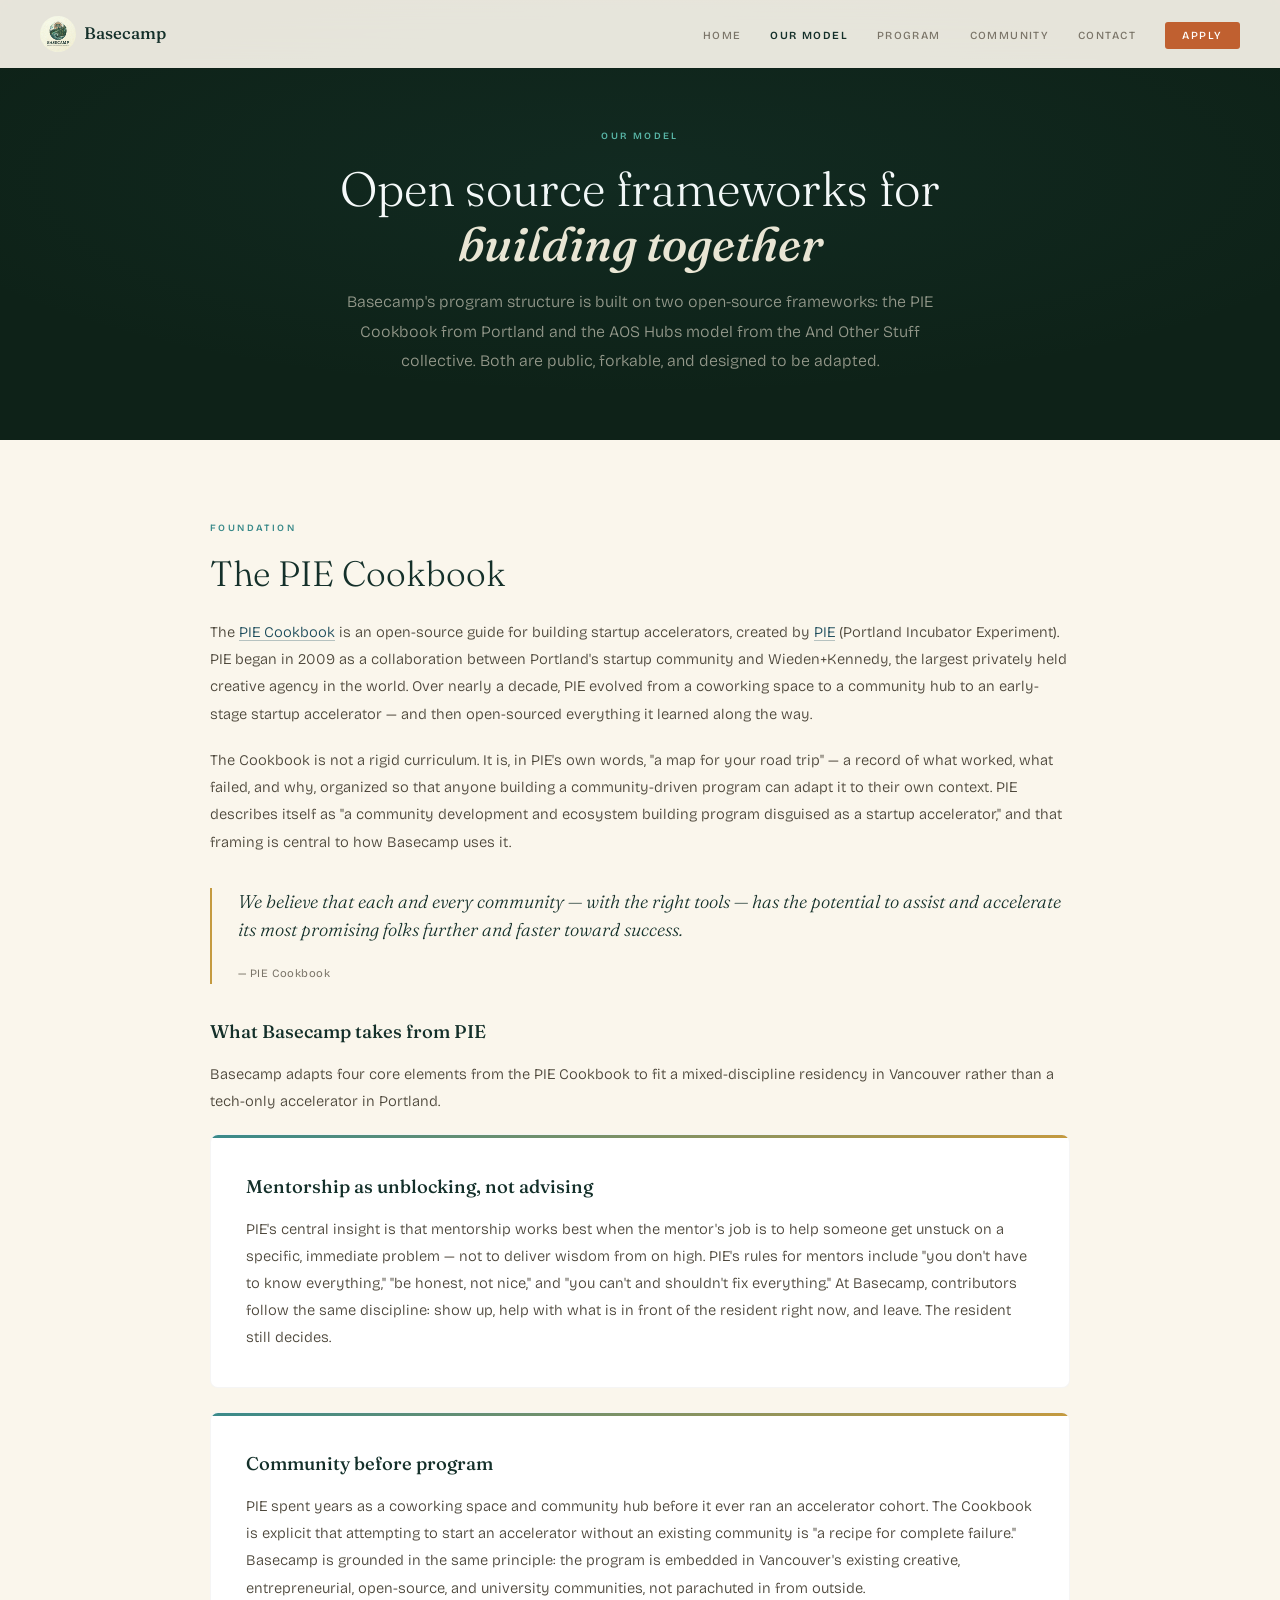
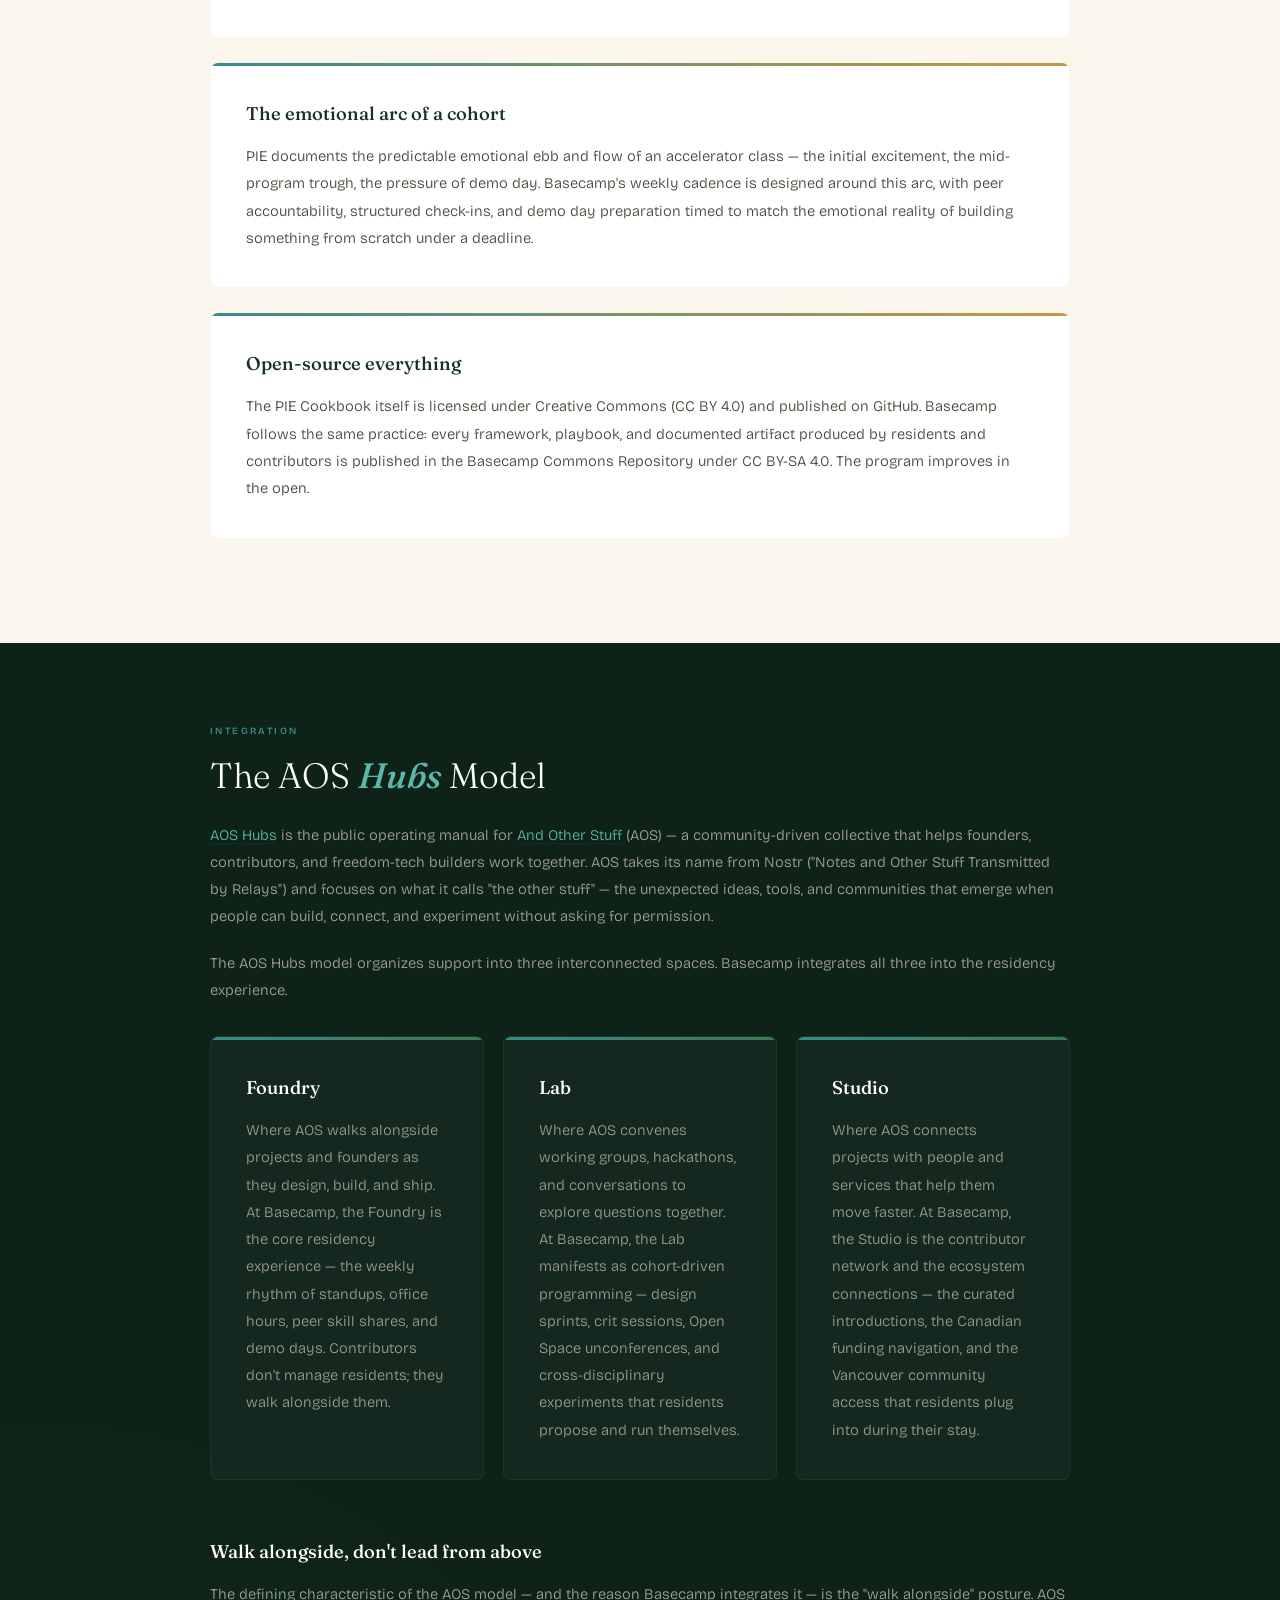
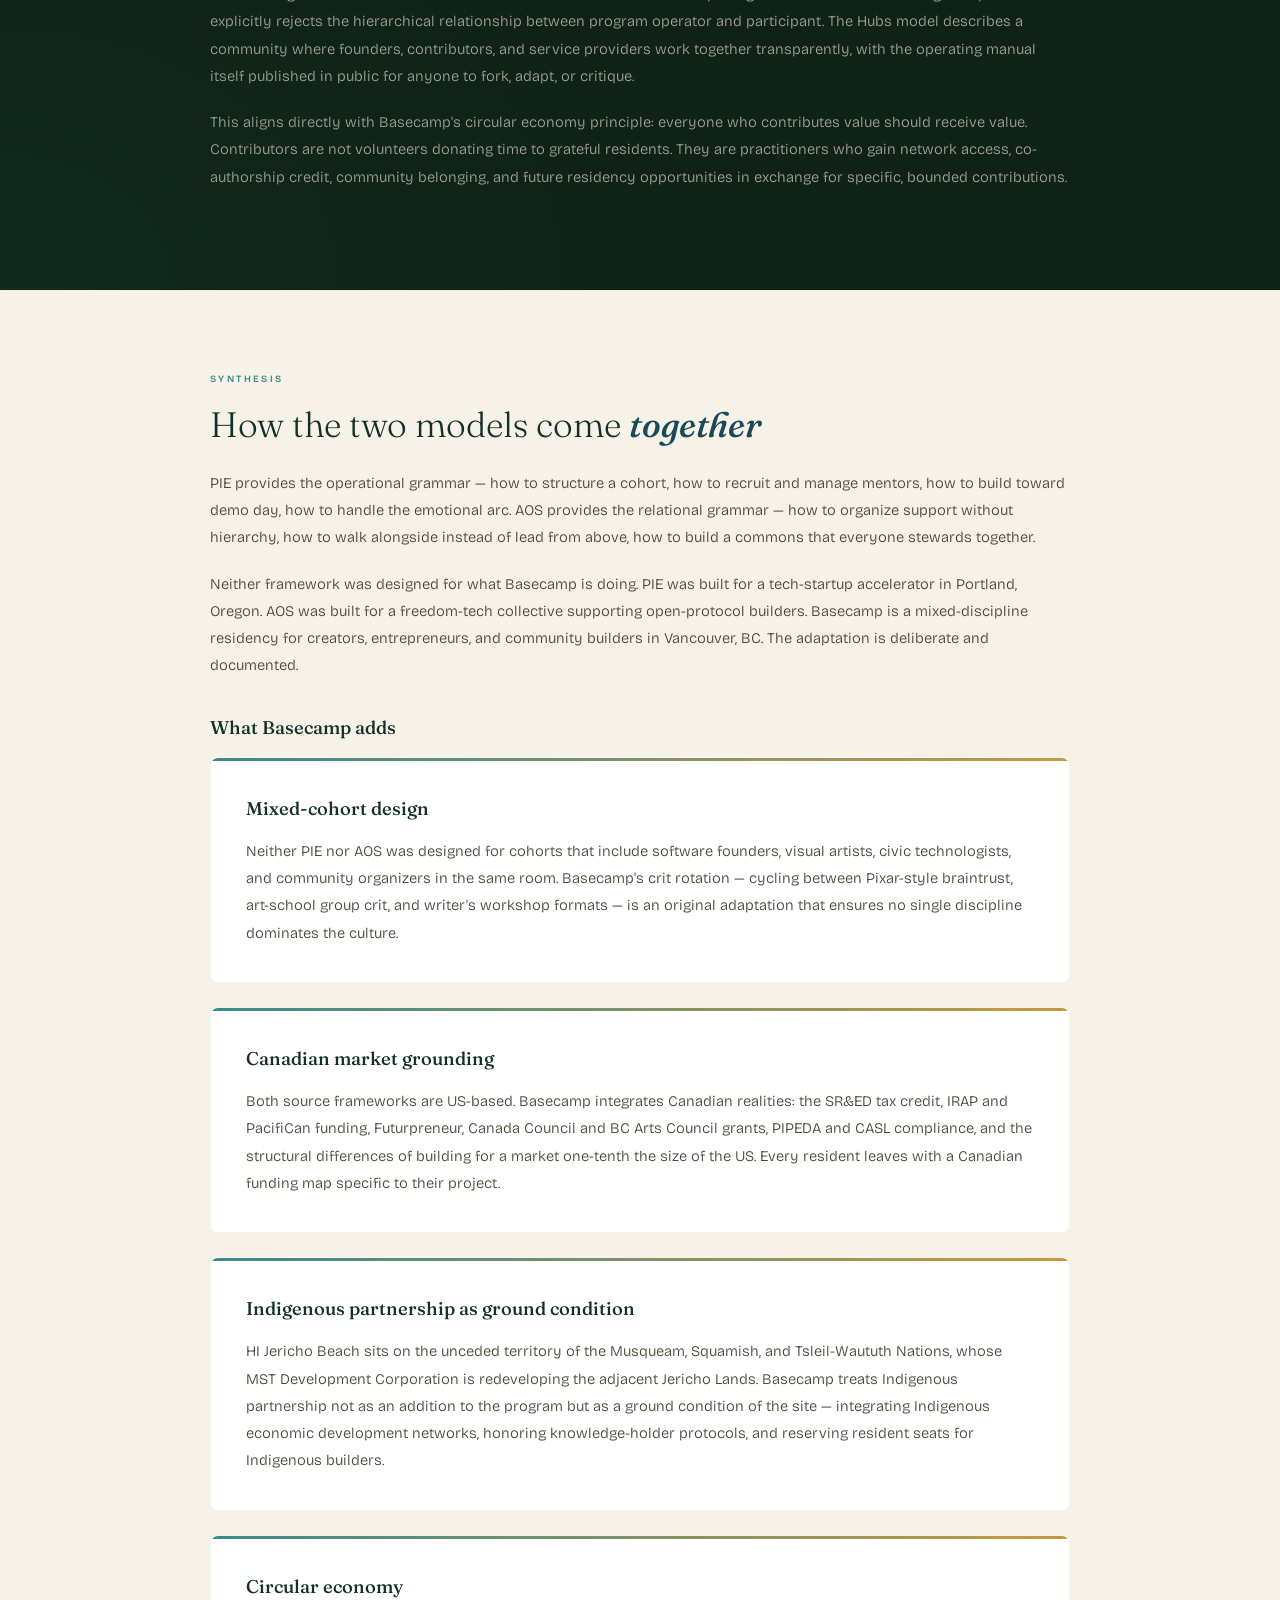
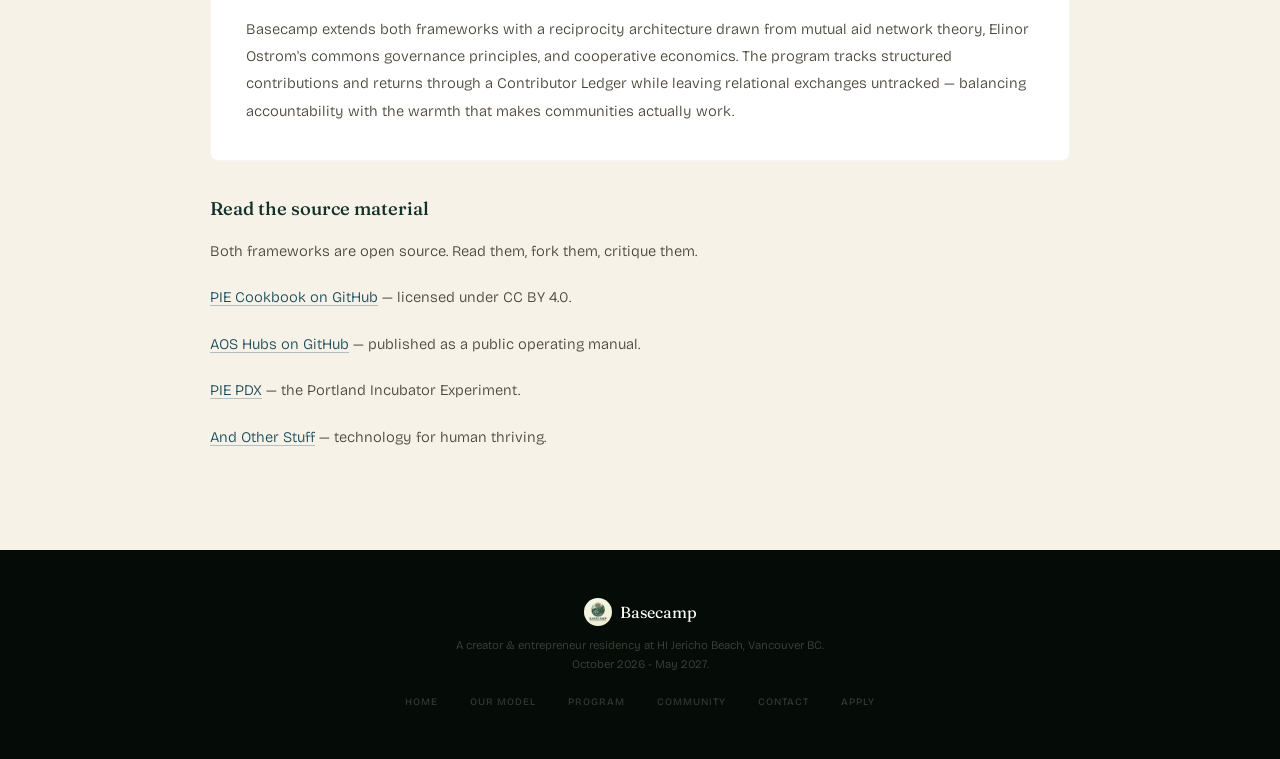
==== model.html @ 2f3deb81 "Move inline onclick handlers and style attributes into script/style blocks Mechanical refactor, no b" ====
<!DOCTYPE html>
<html lang="en">
<head>
<meta charset="UTF-8">
<meta name="viewport" content="width=device-width, initial-scale=1.0">
<title>Our Model — Basecamp YVR</title>
<link rel="icon" type="image/png" href="assets/images/logo.png">
<link rel="preconnect" href="https://fonts.googleapis.com">
<link rel="preconnect" href="https://fonts.gstatic.com" crossorigin>
<link href="https://fonts.googleapis.com/css2?family=Fraunces:ital,opsz,wght@0,9..144,300;0,9..144,400;0,9..144,500;0,9..144,600;1,9..144,300;1,9..144,400;1,9..144,500&family=Bricolage+Grotesque:opsz,wght@12..96,300;12..96,400;12..96,500;12..96,600&display=swap" rel="stylesheet">
<style>
:root{
  --void:#050c08;--deep:#0e2218;--forest:#14302a;--canopy:#1e4a38;
  --fern:#3a7a50;--ocean:#1a4a5a;--teal:#3a8a8a;--teal-bright:#5ab8a8;
  --gold:#c49a40;--ember:#c06030;--parchment:#f2ead8;--cream:#faf6ec;
  --linen:#f6f2e8;--text:#1a1810;--text-mid:#4a4438;--text-soft:#7a7468;
}
*{margin:0;padding:0;box-sizing:border-box;}
html{scroll-behavior:smooth;}
body{font-family:'Bricolage Grotesque',sans-serif;color:var(--text);background:var(--cream);-webkit-font-smoothing:antialiased;overflow-x:hidden;line-height:1.75;}
::selection{background:var(--teal);color:#fff;}
img{max-width:100%;display:block;}

nav{position:fixed;top:0;left:0;right:0;z-index:500;padding:1rem 2.5rem;display:flex;justify-content:space-between;align-items:center;background:rgba(250,246,236,.92);backdrop-filter:blur(28px) saturate(1.3);box-shadow:0 1px 0 rgba(0,0,0,.05);}
.nlogo{display:flex;align-items:center;gap:.5rem;text-decoration:none;}
.nlogo img{height:36px;width:36px;border-radius:50%;object-fit:cover;}
.nlogo span{font-family:'Fraunces',serif;font-size:1.05rem;font-weight:500;color:var(--forest);}
.nlinks{display:flex;gap:1.8rem;list-style:none;align-items:center;}
.nlinks a{text-decoration:none;font-size:.68rem;font-weight:500;letter-spacing:.13em;text-transform:uppercase;color:var(--text-soft);transition:color .3s;}
.nlinks a:hover{color:var(--gold);}
.nlinks a.active{color:var(--forest);font-weight:600;}
.ncta{background:var(--ember)!important;color:#fff!important;padding:.45rem 1.1rem;border-radius:3px;}
.burger{display:none;background:none;border:none;cursor:pointer;}
.burger svg{width:24px;height:24px;stroke:var(--text);stroke-width:1.5;}

.hero-sm{padding:8rem 2.5rem 4rem;text-align:center;background:var(--deep);position:relative;overflow:hidden;}
.hero-sm::before{content:'';position:absolute;inset:0;background:radial-gradient(ellipse 60% 50% at 50% 40%,rgba(58,138,138,.08),transparent);pointer-events:none;}
.hero-sm .ey{font-size:.6rem;font-weight:600;letter-spacing:.25em;text-transform:uppercase;color:var(--teal-bright);margin-bottom:1rem;}
.hero-sm h1{font-family:'Fraunces',serif;font-size:clamp(2rem,4vw,3rem);font-weight:300;color:#fff;line-height:1.15;margin-bottom:1rem;}
.hero-sm h1 em{font-weight:500;font-style:italic;color:var(--parchment);}
.hero-sm p{font-size:1rem;color:rgba(242,234,216,.6);max-width:600px;margin:0 auto;font-weight:300;line-height:1.85;}

section{padding:5rem 2.5rem;position:relative;}
.inner{max-width:860px;margin:0 auto;}
.ey{font-size:.6rem;font-weight:600;letter-spacing:.25em;text-transform:uppercase;color:var(--teal);margin-bottom:1rem;}
h2{font-family:'Fraunces',serif;font-size:clamp(1.6rem,3vw,2.2rem);font-weight:300;color:var(--forest);line-height:1.2;margin-bottom:1.5rem;}
h2 em{font-weight:500;font-style:italic;color:var(--ocean);}
h3{font-family:'Fraunces',serif;font-size:1.15rem;font-weight:500;color:var(--forest);margin-bottom:.8rem;margin-top:2rem;}
p{font-size:.92rem;line-height:1.85;margin-bottom:1.2rem;color:var(--text-mid);font-weight:300;}
a{color:var(--ocean);text-decoration:underline;text-underline-offset:3px;text-decoration-thickness:1px;text-decoration-color:rgba(26,74,90,.3);}
a:hover{text-decoration-color:var(--ocean);}

.card{background:#fff;border:1px solid rgba(0,0,0,.04);border-radius:8px;padding:2.2rem;margin-bottom:1.5rem;position:relative;overflow:hidden;}
.card::before{content:'';position:absolute;top:0;left:0;right:0;height:3px;background:linear-gradient(90deg,var(--teal),var(--gold));}
.card h3{margin-top:0;}
.card p:last-child{margin-bottom:0;}

.dark{background:var(--deep);color:var(--parchment);}
.dark::before{content:'';position:absolute;inset:0;background:radial-gradient(ellipse 50% 40% at 0% 100%,rgba(58,122,80,.08),transparent);pointer-events:none;}
.dark h2{color:#fff;}
.dark h2 em{color:var(--teal-bright);}
.dark h3{color:#fff;}
.dark p{color:rgba(242,234,216,.65);}
.dark a{color:var(--teal-bright);}
.dark .card{background:rgba(255,255,255,.03);border-color:rgba(255,255,255,.05);}
.dark .card::before{background:linear-gradient(90deg,var(--teal),var(--fern));}
.dark .card h3{color:#fff;}
.dark .card p{color:rgba(242,234,216,.6);}

.linen{background:var(--linen);border-top:1px solid rgba(0,0,0,.03);}

.quote{padding:0 0 0 1.6rem;margin:2rem 0;border-left:2px solid var(--gold);}
.quote p{font-family:'Fraunces',serif!important;font-size:1.15rem!important;font-weight:300;font-style:italic;color:var(--forest)!important;line-height:1.55!important;}
.quote cite{display:block;margin-top:.5rem;font-family:'Bricolage Grotesque',sans-serif;font-style:normal;font-size:.7rem;color:var(--text-soft);letter-spacing:.05em;}

.hub-grid{display:grid;grid-template-columns:repeat(3,1fr);gap:1.2rem;margin:2rem 0;}

.back-link{display:inline-flex;align-items:center;gap:.4rem;font-size:.82rem;font-weight:500;color:var(--ocean);text-decoration:none;margin-bottom:2rem;}
.back-link:hover{color:var(--forest);}

footer{background:var(--void);padding:3rem 2.5rem;text-align:center;}
.flogo{display:flex;align-items:center;justify-content:center;gap:.5rem;margin-bottom:.6rem;}
.flogo img{height:28px;width:28px;border-radius:50%;object-fit:cover;}
.flogo span{font-family:'Fraunces',serif;font-size:1rem;font-weight:400;color:#fff;}
footer p{font-size:.72rem;color:rgba(242,234,216,.25);line-height:1.7;font-weight:300;}
footer a{color:rgba(242,234,216,.35);}
.fnav{display:flex;justify-content:center;gap:2rem;margin-top:1.2rem;flex-wrap:wrap;}
.fnav a{font-size:.62rem;text-decoration:none;font-weight:500;letter-spacing:.1em;text-transform:uppercase;color:rgba(242,234,216,.2);transition:color .3s;}
.fnav a:hover{color:var(--parchment);}

.mm{display:none;position:fixed;inset:0;background:rgba(5,12,8,.97);z-index:9000;flex-direction:column;align-items:center;justify-content:center;gap:1.8rem;}
.mm.open{display:flex;}
.mm a{font-family:'Fraunces',serif;font-size:1.5rem;font-weight:300;color:#fff;text-decoration:none;}
.mm a:hover{color:var(--gold);}
.mmx{position:absolute;top:1rem;right:1.5rem;background:none;border:none;color:#fff;font-size:2rem;cursor:pointer;width:44px;height:44px;display:flex;align-items:center;justify-content:center;}

@media(max-width:768px){
  section{padding:3.5rem 1.25rem;}
  nav{padding:.8rem 1.25rem;}
  .nlinks{display:none;}.burger{display:block;}
  .hub-grid{grid-template-columns:1fr;}
  .hero-sm{padding:6rem 1.25rem 3rem;}
}
</style>
</head>
<body>

<nav>
  <a class="nlogo" href="index.html"><img src="[data-uri]" alt="Basecamp"><span>Basecamp</span></a>
  <ul class="nlinks">
    <li><a href="index.html">Home</a></li>
    <li><a href="model.html" class="active">Our Model</a></li>
    <li><a href="index.html#program">Program</a></li>
    <li><a href="index.html#community">Community</a></li>
    <li><a href="index.html#contact">Contact</a></li>
    <li><a href="index.html#apply" class="ncta">Apply</a></li>
  </ul>
  <button class="burger" aria-label="Menu">
    <svg viewBox="0 0 24 24" fill="none" stroke-linecap="round"><line x1="3" y1="6" x2="21" y2="6"/><line x1="3" y1="12" x2="21" y2="12"/><line x1="3" y1="18" x2="21" y2="18"/></svg>
  </button>
</nav>

<div class="mm">
  <button class="mmx">&times;</button>
  <a href="index.html">Home</a>
  <a href="model.html">Our Model</a>
  <a href="index.html#program">Program</a>
  <a href="index.html#community">Community</a>
  <a href="index.html#contact">Contact</a>
  <a href="index.html#apply">Apply</a>
</div>

<div class="hero-sm">
  <div class="ey">Our Model</div>
  <h1>Open source frameworks for<br><em>building together</em></h1>
  <p>Basecamp's program structure is built on two open-source frameworks: the PIE Cookbook from Portland and the AOS Hubs model from the And Other Stuff collective. Both are public, forkable, and designed to be adapted.</p>
</div>

<!-- PIE COOKBOOK -->
<section>
  <div class="inner">
    <div class="ey">Foundation</div>
    <h2>The PIE Cookbook</h2>

    <p>The <a href="https://github.com/piepdx/pie-cookbook" target="_blank" rel="noopener">PIE Cookbook</a> is an open-source guide for building startup accelerators, created by <a href="http://piepdx.com/" target="_blank" rel="noopener">PIE</a> (Portland Incubator Experiment). PIE began in 2009 as a collaboration between Portland's startup community and Wieden+Kennedy, the largest privately held creative agency in the world. Over nearly a decade, PIE evolved from a coworking space to a community hub to an early-stage startup accelerator — and then open-sourced everything it learned along the way.</p>

    <p>The Cookbook is not a rigid curriculum. It is, in PIE's own words, "a map for your road trip" — a record of what worked, what failed, and why, organized so that anyone building a community-driven program can adapt it to their own context. PIE describes itself as "a community development and ecosystem building program disguised as a startup accelerator," and that framing is central to how Basecamp uses it.</p>

    <div class="quote">
      <p>We believe that each and every community — with the right tools — has the potential to assist and accelerate its most promising folks further and faster toward success.</p>
      <cite>— PIE Cookbook</cite>
    </div>

    <h3>What Basecamp takes from PIE</h3>

    <p>Basecamp adapts four core elements from the PIE Cookbook to fit a mixed-discipline residency in Vancouver rather than a tech-only accelerator in Portland.</p>

    <div class="card">
      <h3>Mentorship as unblocking, not advising</h3>
      <p>PIE's central insight is that mentorship works best when the mentor's job is to help someone get unstuck on a specific, immediate problem — not to deliver wisdom from on high. PIE's rules for mentors include "you don't have to know everything," "be honest, not nice," and "you can't and shouldn't fix everything." At Basecamp, contributors follow the same discipline: show up, help with what is in front of the resident right now, and leave. The resident still decides.</p>
    </div>

    <div class="card">
      <h3>Community before program</h3>
      <p>PIE spent years as a coworking space and community hub before it ever ran an accelerator cohort. The Cookbook is explicit that attempting to start an accelerator without an existing community is "a recipe for complete failure." Basecamp is grounded in the same principle: the program is embedded in Vancouver's existing creative, entrepreneurial, open-source, and university communities, not parachuted in from outside.</p>
    </div>

    <div class="card">
      <h3>The emotional arc of a cohort</h3>
      <p>PIE documents the predictable emotional ebb and flow of an accelerator class — the initial excitement, the mid-program trough, the pressure of demo day. Basecamp's weekly cadence is designed around this arc, with peer accountability, structured check-ins, and demo day preparation timed to match the emotional reality of building something from scratch under a deadline.</p>
    </div>

    <div class="card">
      <h3>Open-source everything</h3>
      <p>The PIE Cookbook itself is licensed under Creative Commons (CC BY 4.0) and published on GitHub. Basecamp follows the same practice: every framework, playbook, and documented artifact produced by residents and contributors is published in the Basecamp Commons Repository under CC BY-SA 4.0. The program improves in the open.</p>
    </div>
  </div>
</section>

<!-- AOS HUBS -->
<section class="dark">
  <div class="inner">
    <div class="ey">Integration</div>
    <h2>The AOS <em>Hubs</em> Model</h2>

    <p><a href="https://github.com/andotherstuff/aos-hubs" target="_blank" rel="noopener">AOS Hubs</a> is the public operating manual for <a href="https://andotherstuff.org" target="_blank" rel="noopener">And Other Stuff</a> (AOS) — a community-driven collective that helps founders, contributors, and freedom-tech builders work together. AOS takes its name from Nostr ("Notes and Other Stuff Transmitted by Relays") and focuses on what it calls "the other stuff" — the unexpected ideas, tools, and communities that emerge when people can build, connect, and experiment without asking for permission.</p>

    <p>The AOS Hubs model organizes support into three interconnected spaces. Basecamp integrates all three into the residency experience.</p>

    <div class="hub-grid">
      <div class="card">
        <h3>Foundry</h3>
        <p>Where AOS walks alongside projects and founders as they design, build, and ship. At Basecamp, the Foundry is the core residency experience — the weekly rhythm of standups, office hours, peer skill shares, and demo days. Contributors don't manage residents; they walk alongside them.</p>
      </div>
      <div class="card">
        <h3>Lab</h3>
        <p>Where AOS convenes working groups, hackathons, and conversations to explore questions together. At Basecamp, the Lab manifests as cohort-driven programming — design sprints, crit sessions, Open Space unconferences, and cross-disciplinary experiments that residents propose and run themselves.</p>
      </div>
      <div class="card">
        <h3>Studio</h3>
        <p>Where AOS connects projects with people and services that help them move faster. At Basecamp, the Studio is the contributor network and the ecosystem connections — the curated introductions, the Canadian funding navigation, and the Vancouver community access that residents plug into during their stay.</p>
      </div>
    </div>

    <h3>Walk alongside, don't lead from above</h3>

    <p>The defining characteristic of the AOS model — and the reason Basecamp integrates it — is the "walk alongside" posture. AOS explicitly rejects the hierarchical relationship between program operator and participant. The Hubs model describes a community where founders, contributors, and service providers work together transparently, with the operating manual itself published in public for anyone to fork, adapt, or critique.</p>

    <p>This aligns directly with Basecamp's circular economy principle: everyone who contributes value should receive value. Contributors are not volunteers donating time to grateful residents. They are practitioners who gain network access, co-authorship credit, community belonging, and future residency opportunities in exchange for specific, bounded contributions.</p>
  </div>
</section>

<!-- HOW THEY INTEGRATE -->
<section class="linen">
  <div class="inner">
    <div class="ey">Synthesis</div>
    <h2>How the two models come <em>together</em></h2>

    <p>PIE provides the operational grammar — how to structure a cohort, how to recruit and manage mentors, how to build toward demo day, how to handle the emotional arc. AOS provides the relational grammar — how to organize support without hierarchy, how to walk alongside instead of lead from above, how to build a commons that everyone stewards together.</p>

    <p>Neither framework was designed for what Basecamp is doing. PIE was built for a tech-startup accelerator in Portland, Oregon. AOS was built for a freedom-tech collective supporting open-protocol builders. Basecamp is a mixed-discipline residency for creators, entrepreneurs, and community builders in Vancouver, BC. The adaptation is deliberate and documented.</p>

    <h3>What Basecamp adds</h3>

    <div class="card">
      <h3>Mixed-cohort design</h3>
      <p>Neither PIE nor AOS was designed for cohorts that include software founders, visual artists, civic technologists, and community organizers in the same room. Basecamp's crit rotation — cycling between Pixar-style braintrust, art-school group crit, and writer's workshop formats — is an original adaptation that ensures no single discipline dominates the culture.</p>
    </div>

    <div class="card">
      <h3>Canadian market grounding</h3>
      <p>Both source frameworks are US-based. Basecamp integrates Canadian realities: the SR&amp;ED tax credit, IRAP and PacifiCan funding, Futurpreneur, Canada Council and BC Arts Council grants, PIPEDA and CASL compliance, and the structural differences of building for a market one-tenth the size of the US. Every resident leaves with a Canadian funding map specific to their project.</p>
    </div>

    <div class="card">
      <h3>Indigenous partnership as ground condition</h3>
      <p>HI Jericho Beach sits on the unceded territory of the Musqueam, Squamish, and Tsleil-Waututh Nations, whose MST Development Corporation is redeveloping the adjacent Jericho Lands. Basecamp treats Indigenous partnership not as an addition to the program but as a ground condition of the site — integrating Indigenous economic development networks, honoring knowledge-holder protocols, and reserving resident seats for Indigenous builders.</p>
    </div>

    <div class="card">
      <h3>Circular economy</h3>
      <p>Basecamp extends both frameworks with a reciprocity architecture drawn from mutual aid network theory, Elinor Ostrom's commons governance principles, and cooperative economics. The program tracks structured contributions and returns through a Contributor Ledger while leaving relational exchanges untracked — balancing accountability with the warmth that makes communities actually work.</p>
    </div>

    <h3>Read the source material</h3>

    <p>Both frameworks are open source. Read them, fork them, critique them.</p>

    <p><a href="https://github.com/MartinMontero/pie-cookbook" target="_blank" rel="noopener">PIE Cookbook on GitHub</a> — licensed under CC BY 4.0.</p>
    <p><a href="https://github.com/andotherstuff/aos-hubs" target="_blank" rel="noopener">AOS Hubs on GitHub</a> — published as a public operating manual.</p>
    <p><a href="http://piepdx.com/" target="_blank" rel="noopener">PIE PDX</a> — the Portland Incubator Experiment.</p>
    <p><a href="https://andotherstuff.org" target="_blank" rel="noopener">And Other Stuff</a> — technology for human thriving.</p>
  </div>
</section>

<footer>
  <div class="flogo"><img src="[data-uri]" alt=""><span>Basecamp</span></div>
  <p>A creator & entrepreneur residency at HI Jericho Beach, Vancouver BC.<br>October 2026 - May 2027.</p>
  <div class="fnav">
    <a href="index.html">Home</a>
    <a href="model.html">Our Model</a>
    <a href="index.html#program">Program</a>
    <a href="index.html#community">Community</a>
    <a href="index.html#contact">Contact</a>
    <a href="index.html#apply">Apply</a>
  </div>
</footer>

<script>
// Mobile menu
var mm=document.querySelector('.mm');
document.querySelector('.burger').addEventListener('click',function(){mm.classList.add('open');});
document.querySelector('.mmx').addEventListener('click',function(){mm.classList.remove('open');});
mm.querySelectorAll('a').forEach(function(a){a.addEventListener('click',function(){mm.classList.remove('open');});});
</script>
</body>
</html>
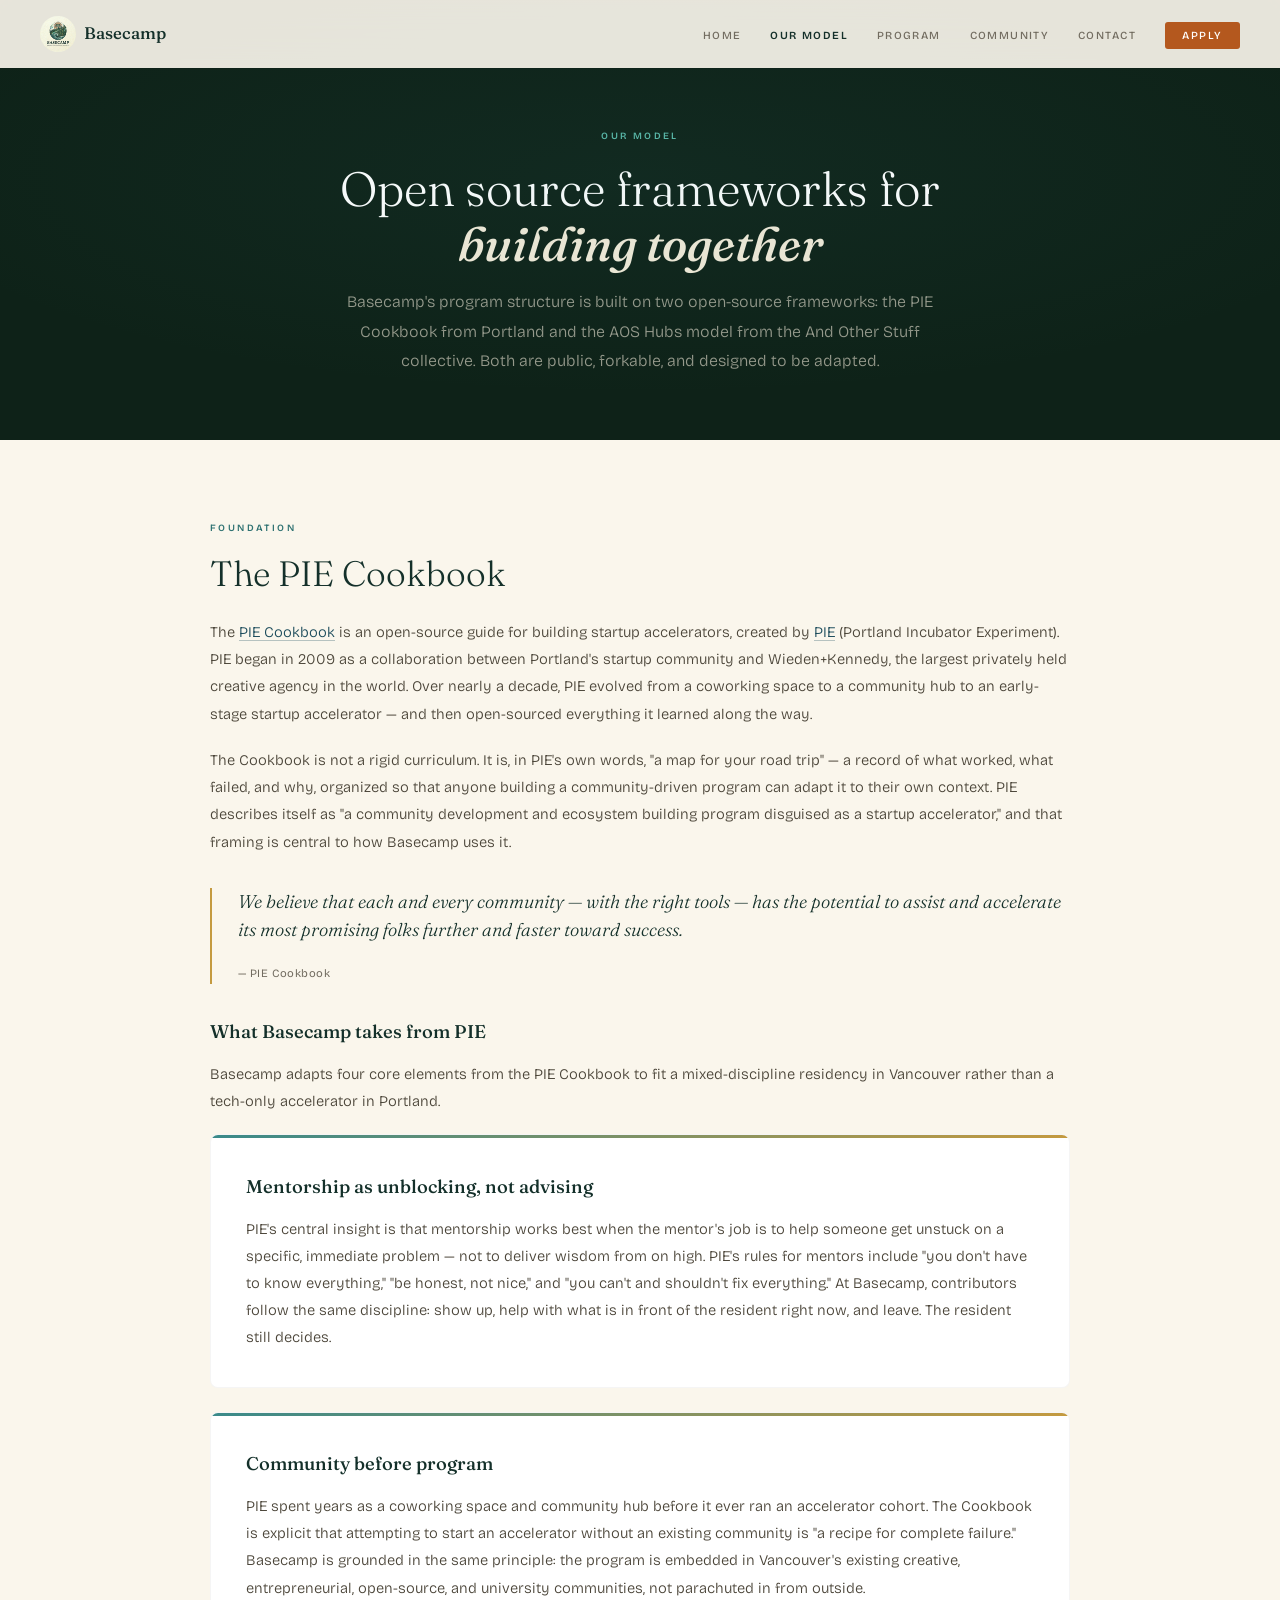
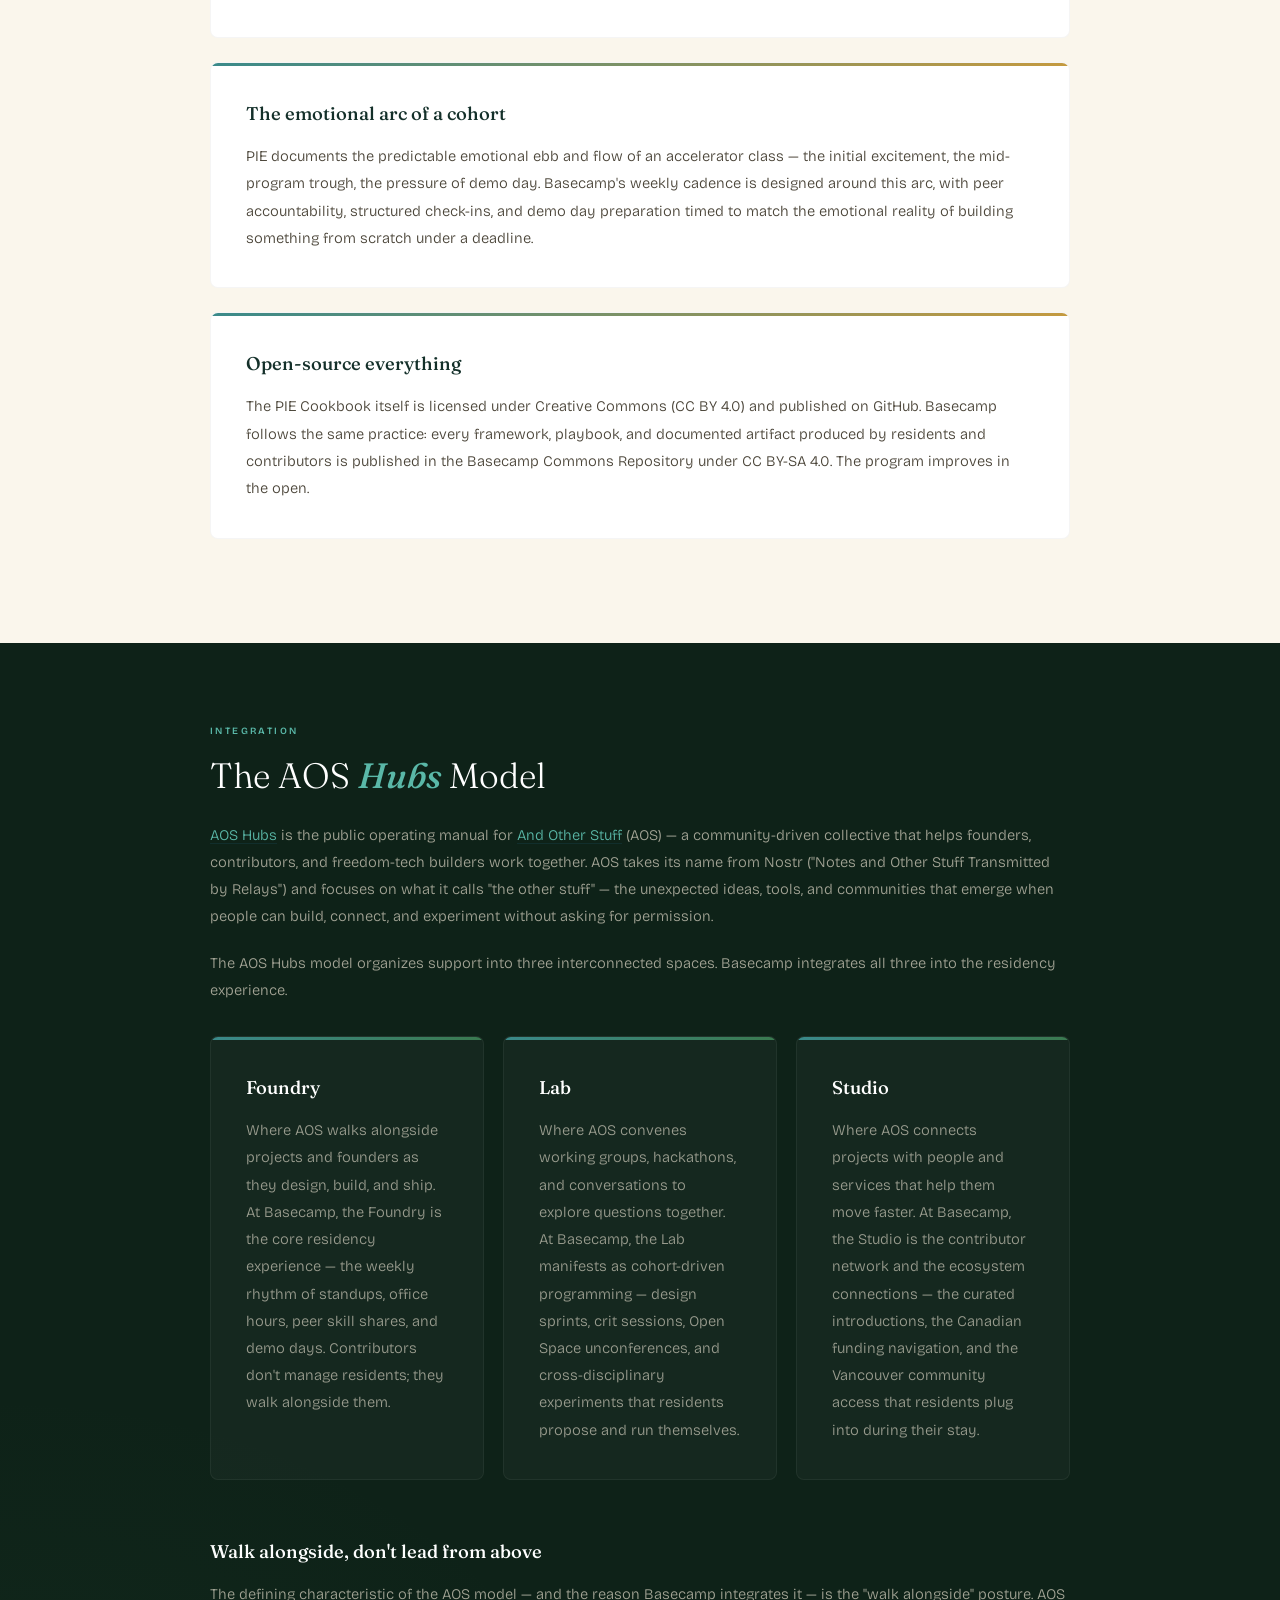
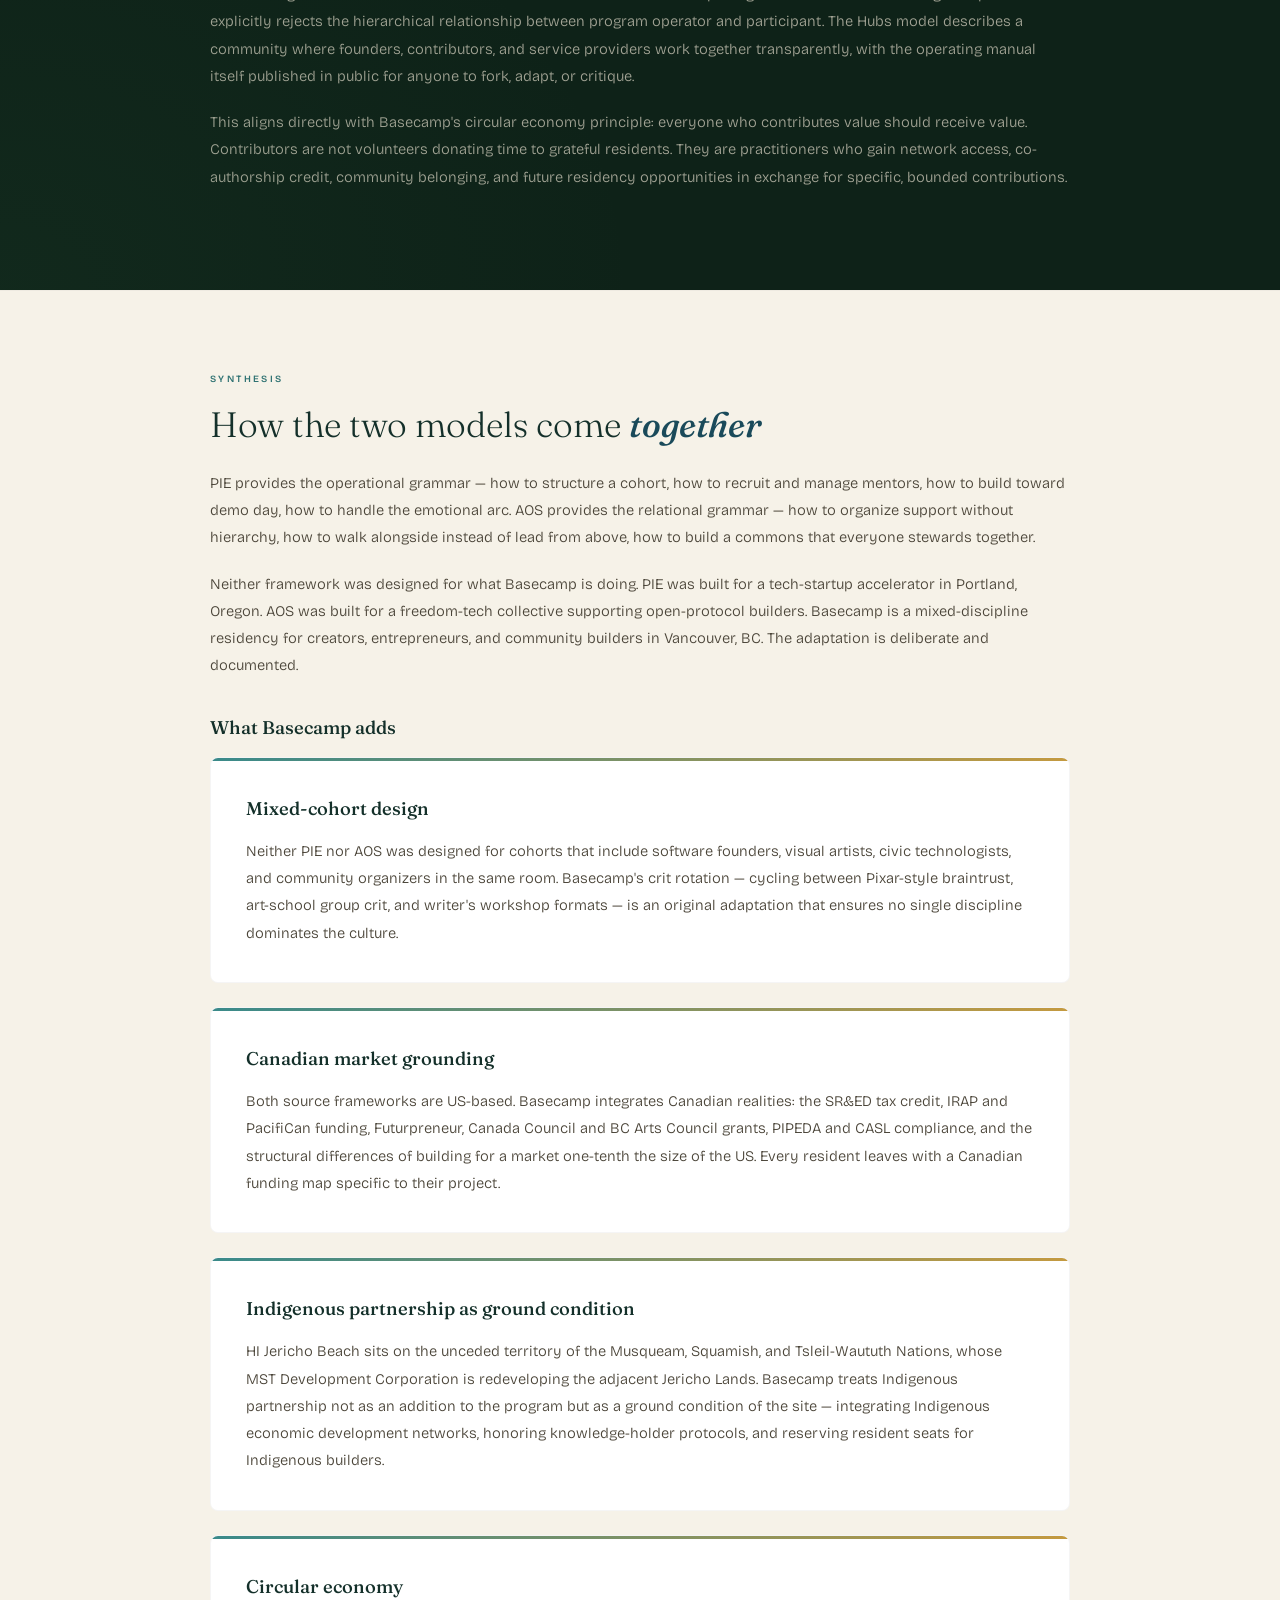
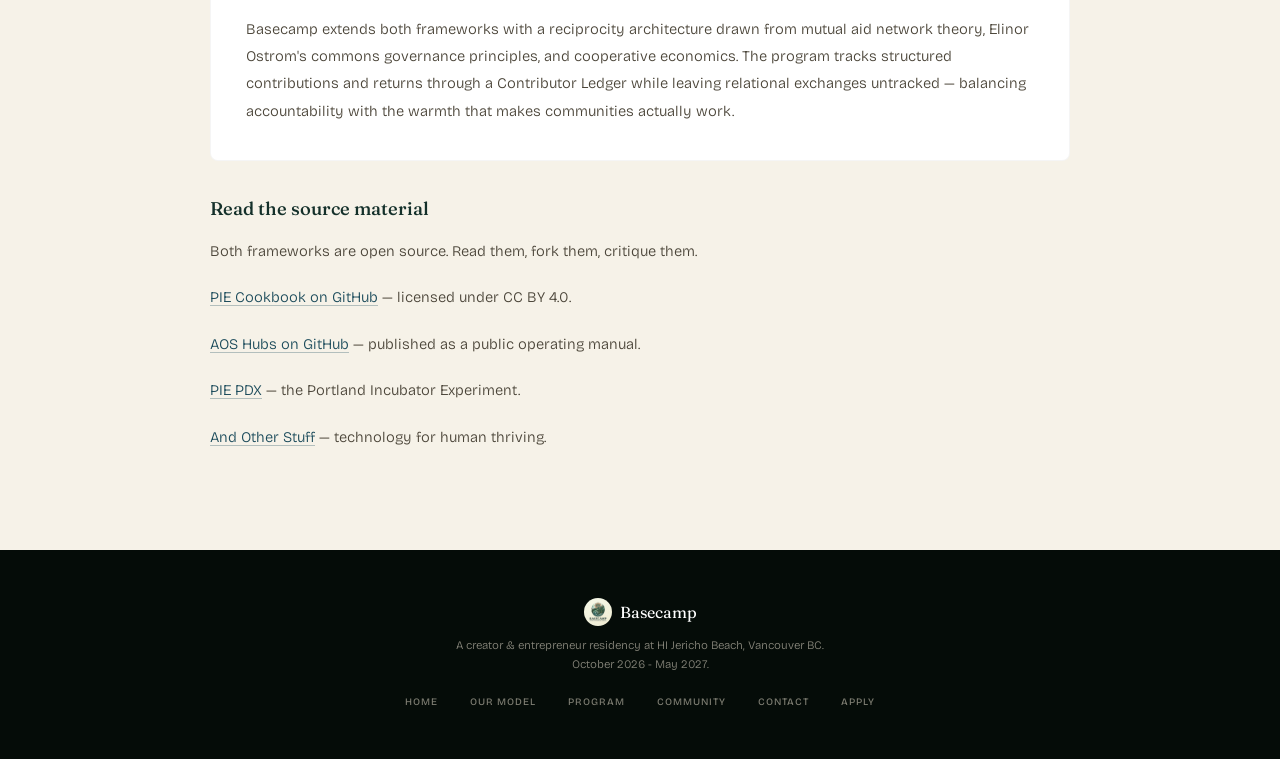
==== commit be95bed5: "Raise text contrast to WCAG AA across both pages (P1-12) Minimal token/value changes, all computed t" ====
--- a/model.html
+++ b/model.html
@@ -12,8 +12,8 @@
 :root{
   --void:#050c08;--deep:#0e2218;--forest:#14302a;--canopy:#1e4a38;
   --fern:#3a7a50;--ocean:#1a4a5a;--teal:#3a8a8a;--teal-bright:#5ab8a8;
-  --gold:#c49a40;--ember:#c06030;--parchment:#f2ead8;--cream:#faf6ec;
-  --linen:#f6f2e8;--text:#1a1810;--text-mid:#4a4438;--text-soft:#7a7468;
+  --gold:#c49a40;--ember:#b4581e;--parchment:#f2ead8;--cream:#faf6ec;
+  --linen:#f6f2e8;--text:#1a1810;--text-mid:#4a4438;--text-soft:#726c60;--teal-ink:#2f7272;
 }
 *{margin:0;padding:0;box-sizing:border-box;}
 html{scroll-behavior:smooth;}
@@ -42,7 +42,7 @@
 
 section{padding:5rem 2.5rem;position:relative;}
 .inner{max-width:860px;margin:0 auto;}
-.ey{font-size:.6rem;font-weight:600;letter-spacing:.25em;text-transform:uppercase;color:var(--teal);margin-bottom:1rem;}
+.ey{font-size:.6rem;font-weight:600;letter-spacing:.25em;text-transform:uppercase;color:var(--teal-ink);margin-bottom:1rem;}
 h2{font-family:'Fraunces',serif;font-size:clamp(1.6rem,3vw,2.2rem);font-weight:300;color:var(--forest);line-height:1.2;margin-bottom:1.5rem;}
 h2 em{font-weight:500;font-style:italic;color:var(--ocean);}
 h3{font-family:'Fraunces',serif;font-size:1.15rem;font-weight:500;color:var(--forest);margin-bottom:.8rem;margin-top:2rem;}
@@ -56,6 +56,7 @@
 .card p:last-child{margin-bottom:0;}
 
 .dark{background:var(--deep);color:var(--parchment);}
+.dark .ey{color:var(--teal-bright);}
 .dark::before{content:'';position:absolute;inset:0;background:radial-gradient(ellipse 50% 40% at 0% 100%,rgba(58,122,80,.08),transparent);pointer-events:none;}
 .dark h2{color:#fff;}
 .dark h2 em{color:var(--teal-bright);}
@@ -82,10 +83,10 @@
 .flogo{display:flex;align-items:center;justify-content:center;gap:.5rem;margin-bottom:.6rem;}
 .flogo img{height:28px;width:28px;border-radius:50%;object-fit:cover;}
 .flogo span{font-family:'Fraunces',serif;font-size:1rem;font-weight:400;color:#fff;}
-footer p{font-size:.72rem;color:rgba(242,234,216,.25);line-height:1.7;font-weight:300;}
-footer a{color:rgba(242,234,216,.35);}
+footer p{font-size:.72rem;color:rgba(242,234,216,.55);line-height:1.7;font-weight:300;}
+footer a{color:rgba(242,234,216,.6);}
 .fnav{display:flex;justify-content:center;gap:2rem;margin-top:1.2rem;flex-wrap:wrap;}
-.fnav a{font-size:.62rem;text-decoration:none;font-weight:500;letter-spacing:.1em;text-transform:uppercase;color:rgba(242,234,216,.2);transition:color .3s;}
+.fnav a{font-size:.62rem;text-decoration:none;font-weight:500;letter-spacing:.1em;text-transform:uppercase;color:rgba(242,234,216,.5);transition:color .3s;}
 .fnav a:hover{color:var(--parchment);}
 
 .mm{display:none;position:fixed;inset:0;background:rgba(5,12,8,.97);z-index:9000;flex-direction:column;align-items:center;justify-content:center;gap:1.8rem;}
@@ -100,6 +101,10 @@
   .nlinks{display:none;}.burger{display:block;}
   .hub-grid{grid-template-columns:1fr;}
   .hero-sm{padding:6rem 1.25rem 3rem;}
+}
+@media (prefers-reduced-motion:reduce){
+  html{scroll-behavior:auto;}
+  *,*::before,*::after{animation-duration:.01ms!important;animation-delay:0ms!important;animation-iteration-count:1!important;transition-duration:.01ms!important;}
 }
 </style>
 </head>
@@ -115,12 +120,12 @@
     <li><a href="index.html#contact">Contact</a></li>
     <li><a href="index.html#apply" class="ncta">Apply</a></li>
   </ul>
-  <button class="burger" aria-label="Menu">
+  <button class="burger" aria-label="Menu" aria-expanded="false" aria-controls="mmenu">
     <svg viewBox="0 0 24 24" fill="none" stroke-linecap="round"><line x1="3" y1="6" x2="21" y2="6"/><line x1="3" y1="12" x2="21" y2="12"/><line x1="3" y1="18" x2="21" y2="18"/></svg>
   </button>
 </nav>
 
-<div class="mm">
+<div class="mm" id="mmenu">
   <button class="mmx">&times;</button>
   <a href="index.html">Home</a>
   <a href="model.html">Our Model</a>
@@ -267,11 +272,22 @@
 </footer>
 
 <script>
-// Mobile menu
-var mm=document.querySelector('.mm');
-document.querySelector('.burger').addEventListener('click',function(){mm.classList.add('open');});
-document.querySelector('.mmx').addEventListener('click',function(){mm.classList.remove('open');});
-mm.querySelectorAll('a').forEach(function(a){a.addEventListener('click',function(){mm.classList.remove('open');});});
+// Mobile menu — keyboard accessible: Escape closes, focus moves in and is trapped
+var mm=document.querySelector('.mm'),burger=document.querySelector('.burger');
+function menuOpen(){mm.classList.add('open');burger.setAttribute('aria-expanded','true');mm.querySelector('.mmx').focus();}
+function menuClose(refocus){mm.classList.remove('open');burger.setAttribute('aria-expanded','false');if(refocus)burger.focus();}
+burger.addEventListener('click',menuOpen);
+document.querySelector('.mmx').addEventListener('click',function(){menuClose(true);});
+mm.querySelectorAll('a').forEach(function(a){a.addEventListener('click',function(){menuClose(false);});});
+document.addEventListener('keydown',function(e){
+  if(!mm.classList.contains('open'))return;
+  if(e.key==='Escape'){menuClose(true);return;}
+  if(e.key==='Tab'){
+    var f=mm.querySelectorAll('button,a'),first=f[0],last=f[f.length-1];
+    if(e.shiftKey&&document.activeElement===first){e.preventDefault();last.focus();}
+    else if(!e.shiftKey&&document.activeElement===last){e.preventDefault();first.focus();}
+  }
+});
 </script>
 </body>
 </html>
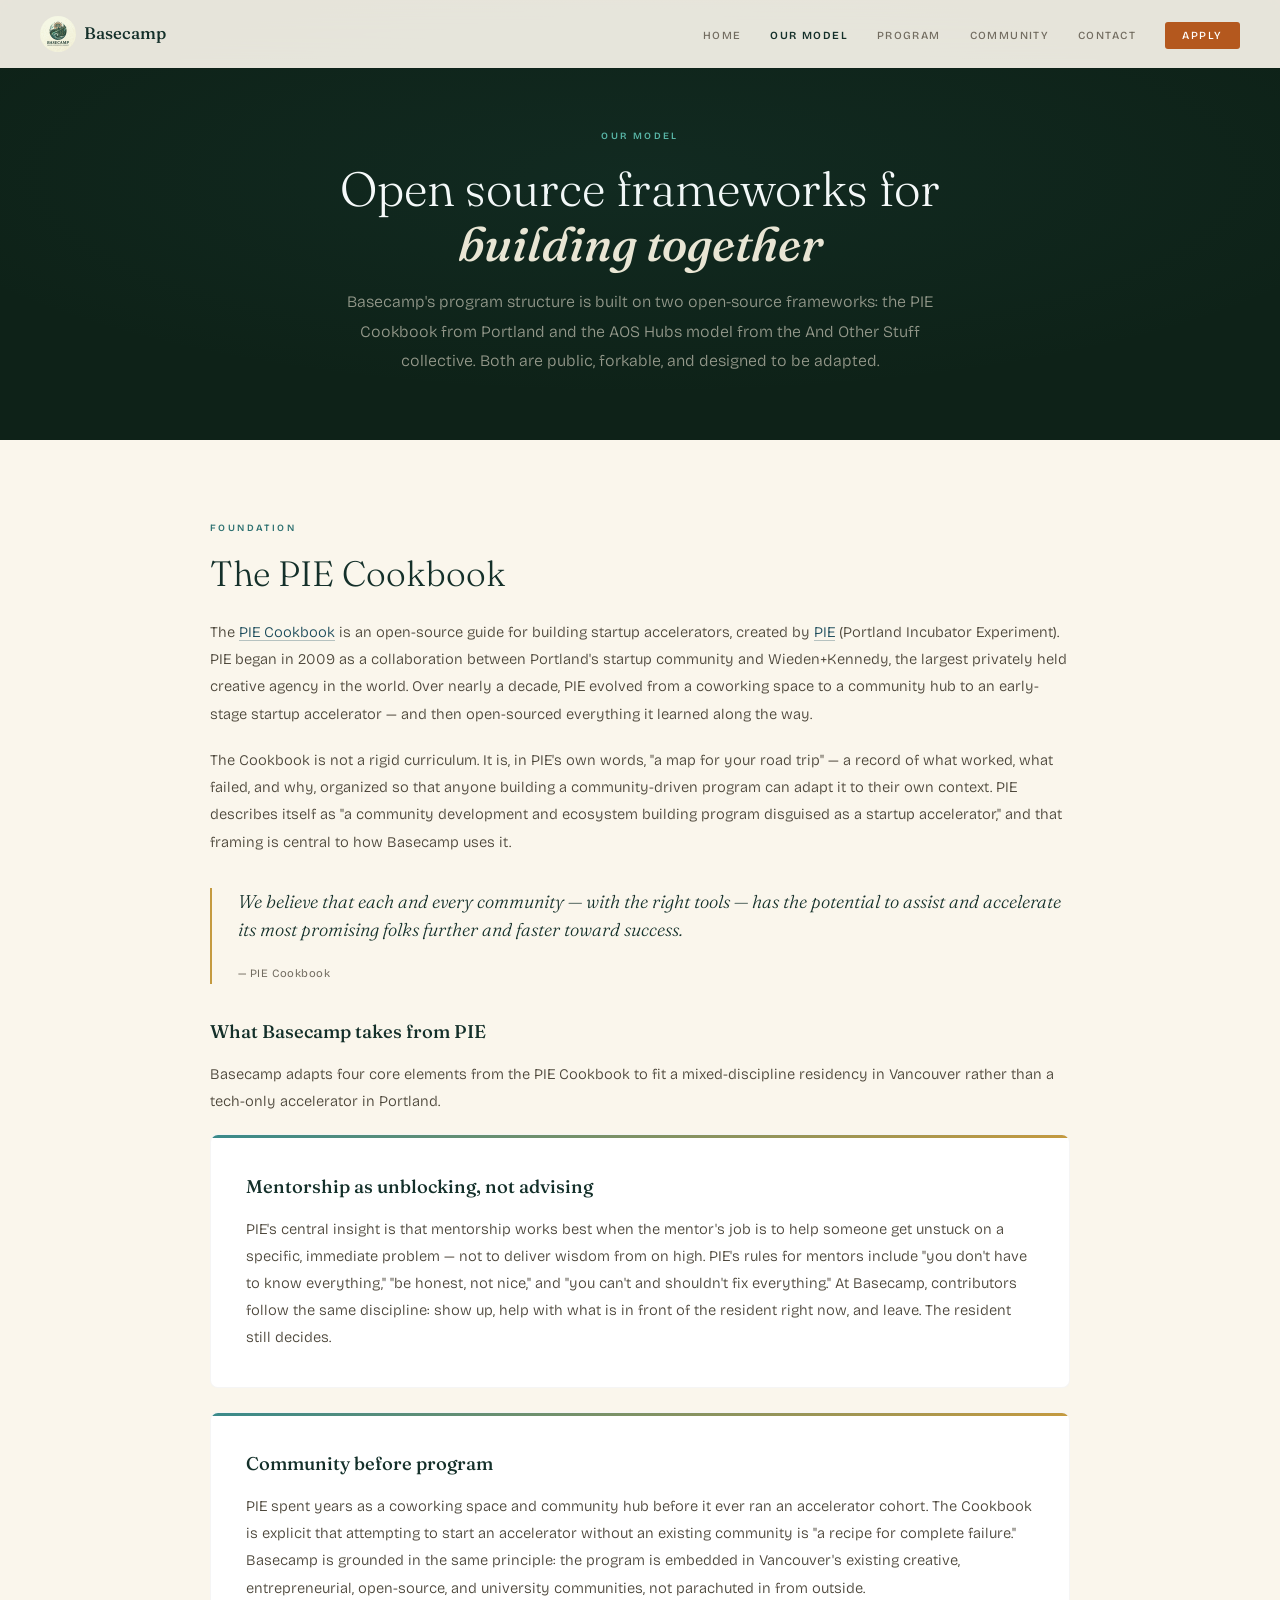
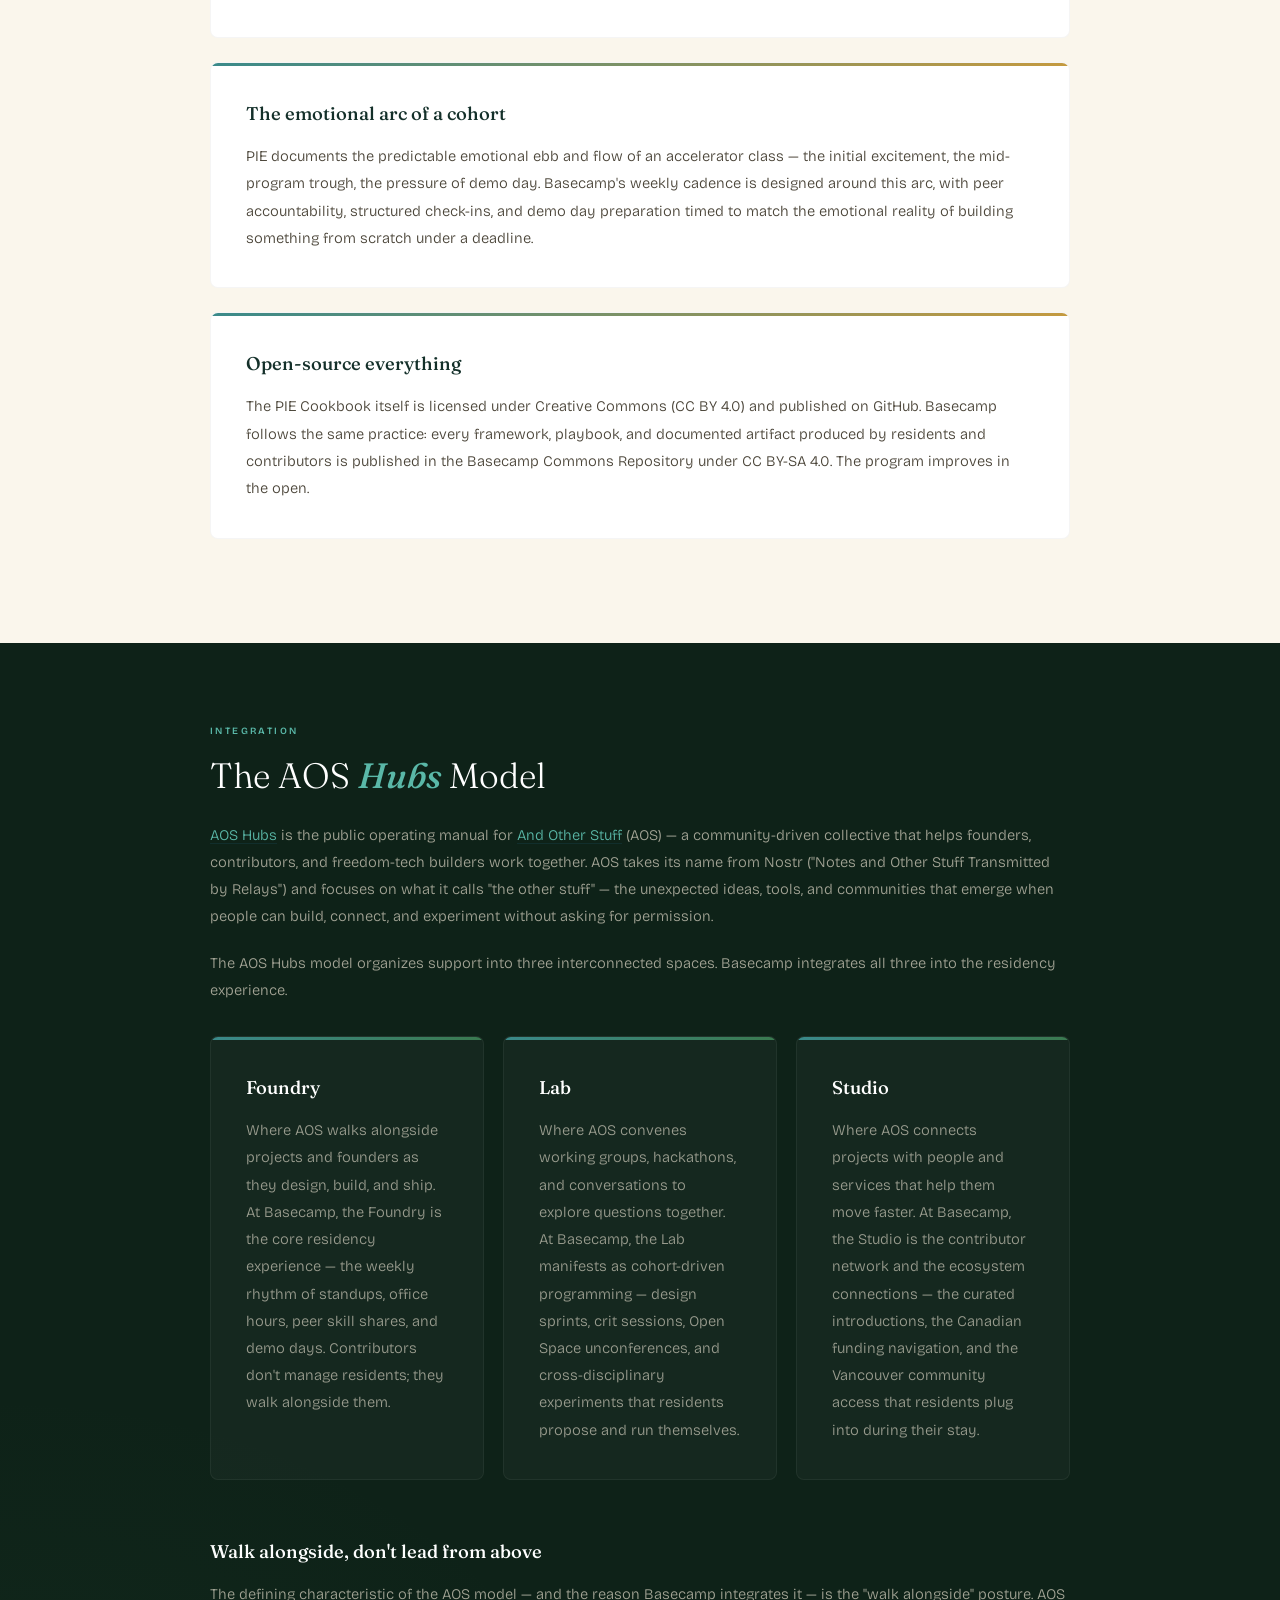
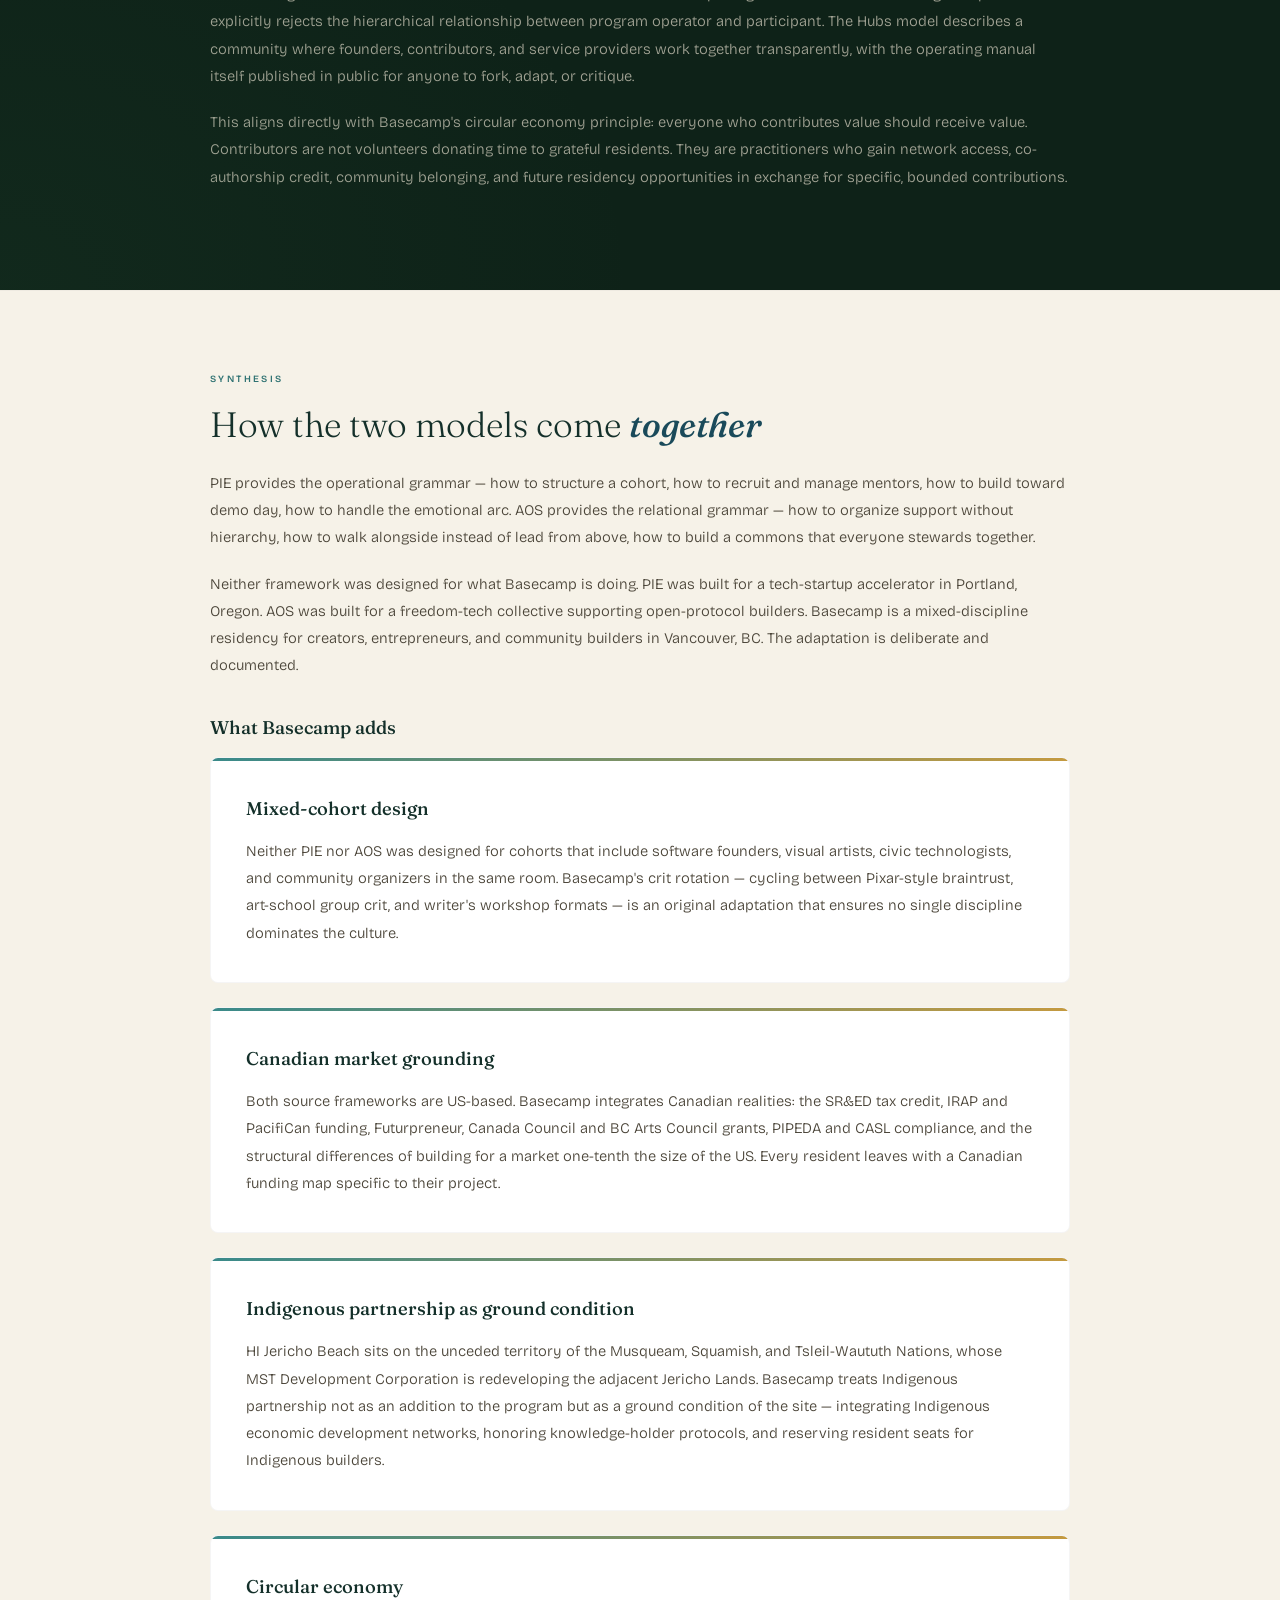
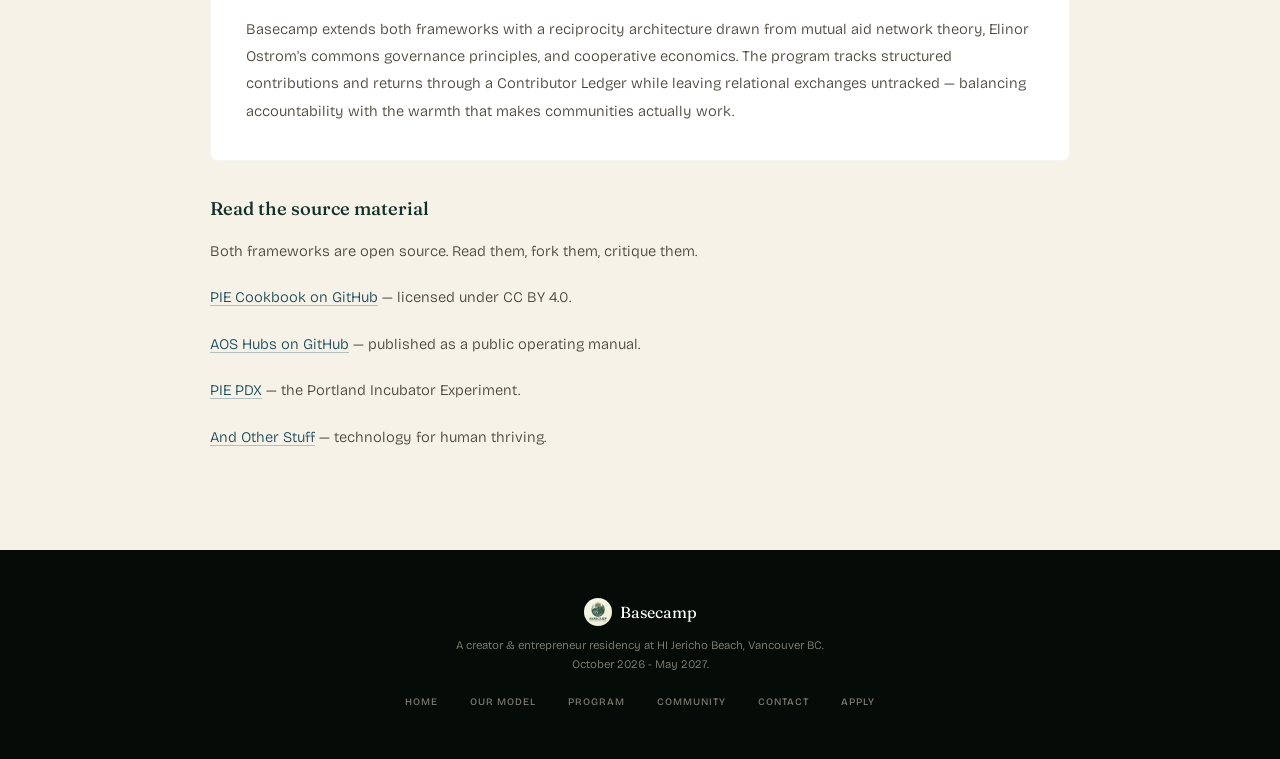
==== commit 7d515d9d: "Dedupe inlined images: small nav/footer logo, shared banner JPEG (P2-1, P2-2) The 166 KB 280px logo " ====
--- a/model.html
+++ b/model.html
@@ -4,7 +4,7 @@
 <meta charset="UTF-8">
 <meta name="viewport" content="width=device-width, initial-scale=1.0">
 <title>Our Model — Basecamp YVR</title>
-<link rel="icon" type="image/png" href="assets/images/logo.png">
+<link rel="icon" type="image/png" href="[data-uri]">
 <link rel="preconnect" href="https://fonts.googleapis.com">
 <link rel="preconnect" href="https://fonts.gstatic.com" crossorigin>
 <link href="https://fonts.googleapis.com/css2?family=Fraunces:ital,opsz,wght@0,9..144,300;0,9..144,400;0,9..144,500;0,9..144,600;1,9..144,300;1,9..144,400;1,9..144,500&family=Bricolage+Grotesque:opsz,wght@12..96,300;12..96,400;12..96,500;12..96,600&display=swap" rel="stylesheet">
@@ -111,7 +111,7 @@
 <body>
 
 <nav>
-  <a class="nlogo" href="index.html"><img src="[data-uri]" alt="Basecamp"><span>Basecamp</span></a>
+  <a class="nlogo" href="index.html"><img src="[data-uri]" alt="Basecamp"><span>Basecamp</span></a>
   <ul class="nlinks">
     <li><a href="index.html">Home</a></li>
     <li><a href="model.html" class="active">Our Model</a></li>
@@ -259,7 +259,7 @@
 </section>
 
 <footer>
-  <div class="flogo"><img src="[data-uri]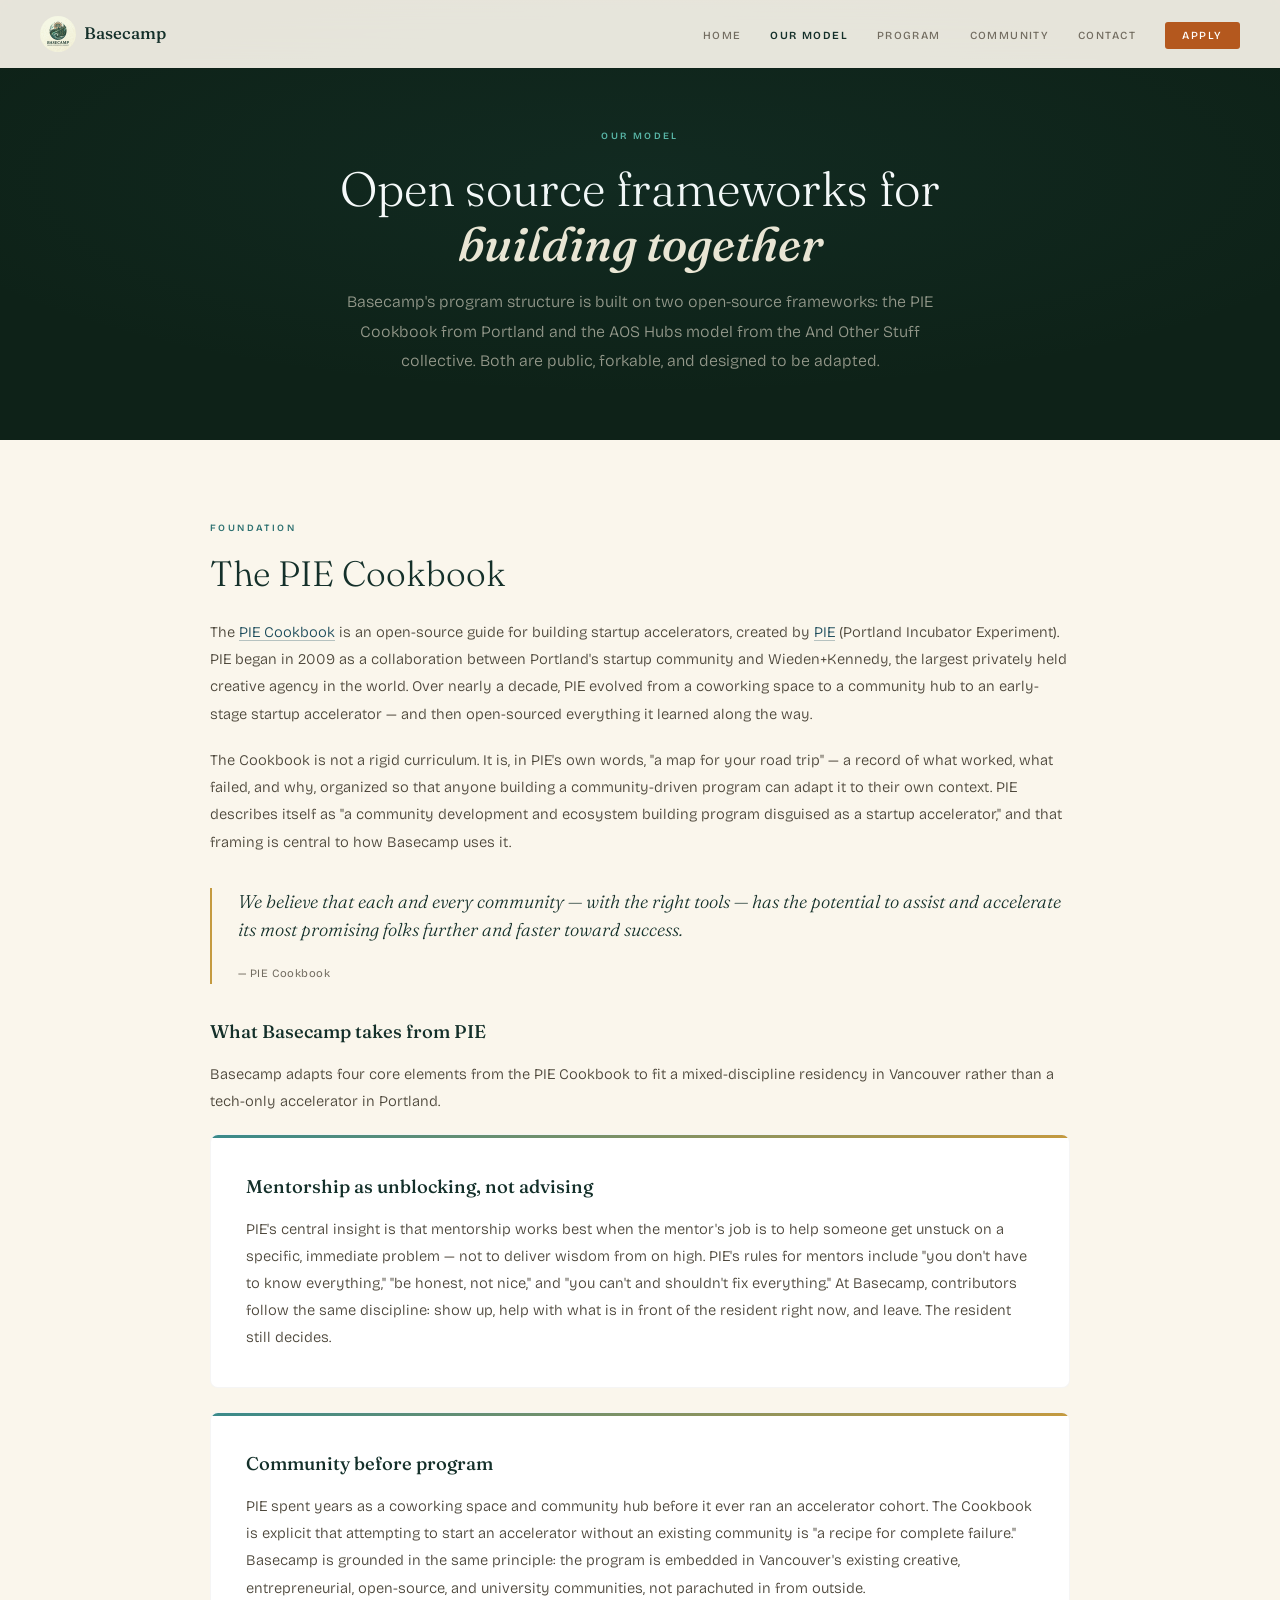
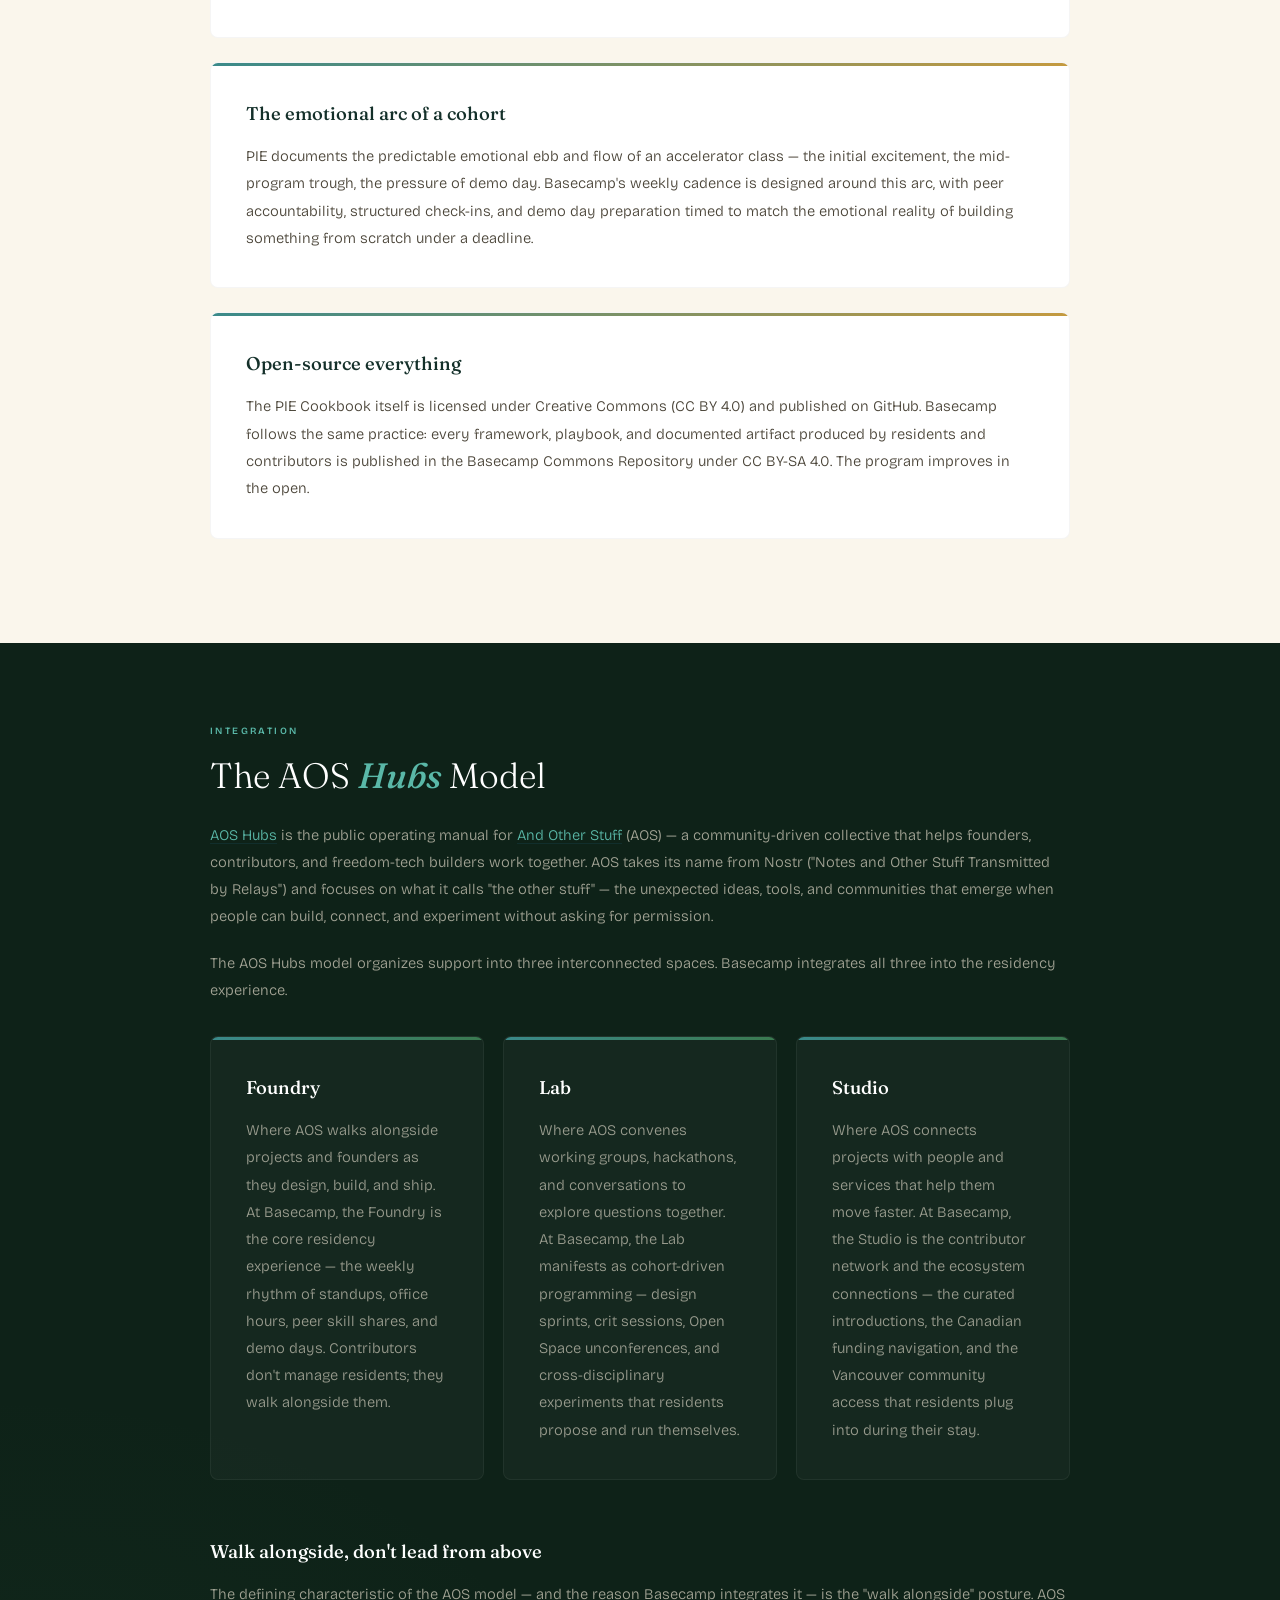
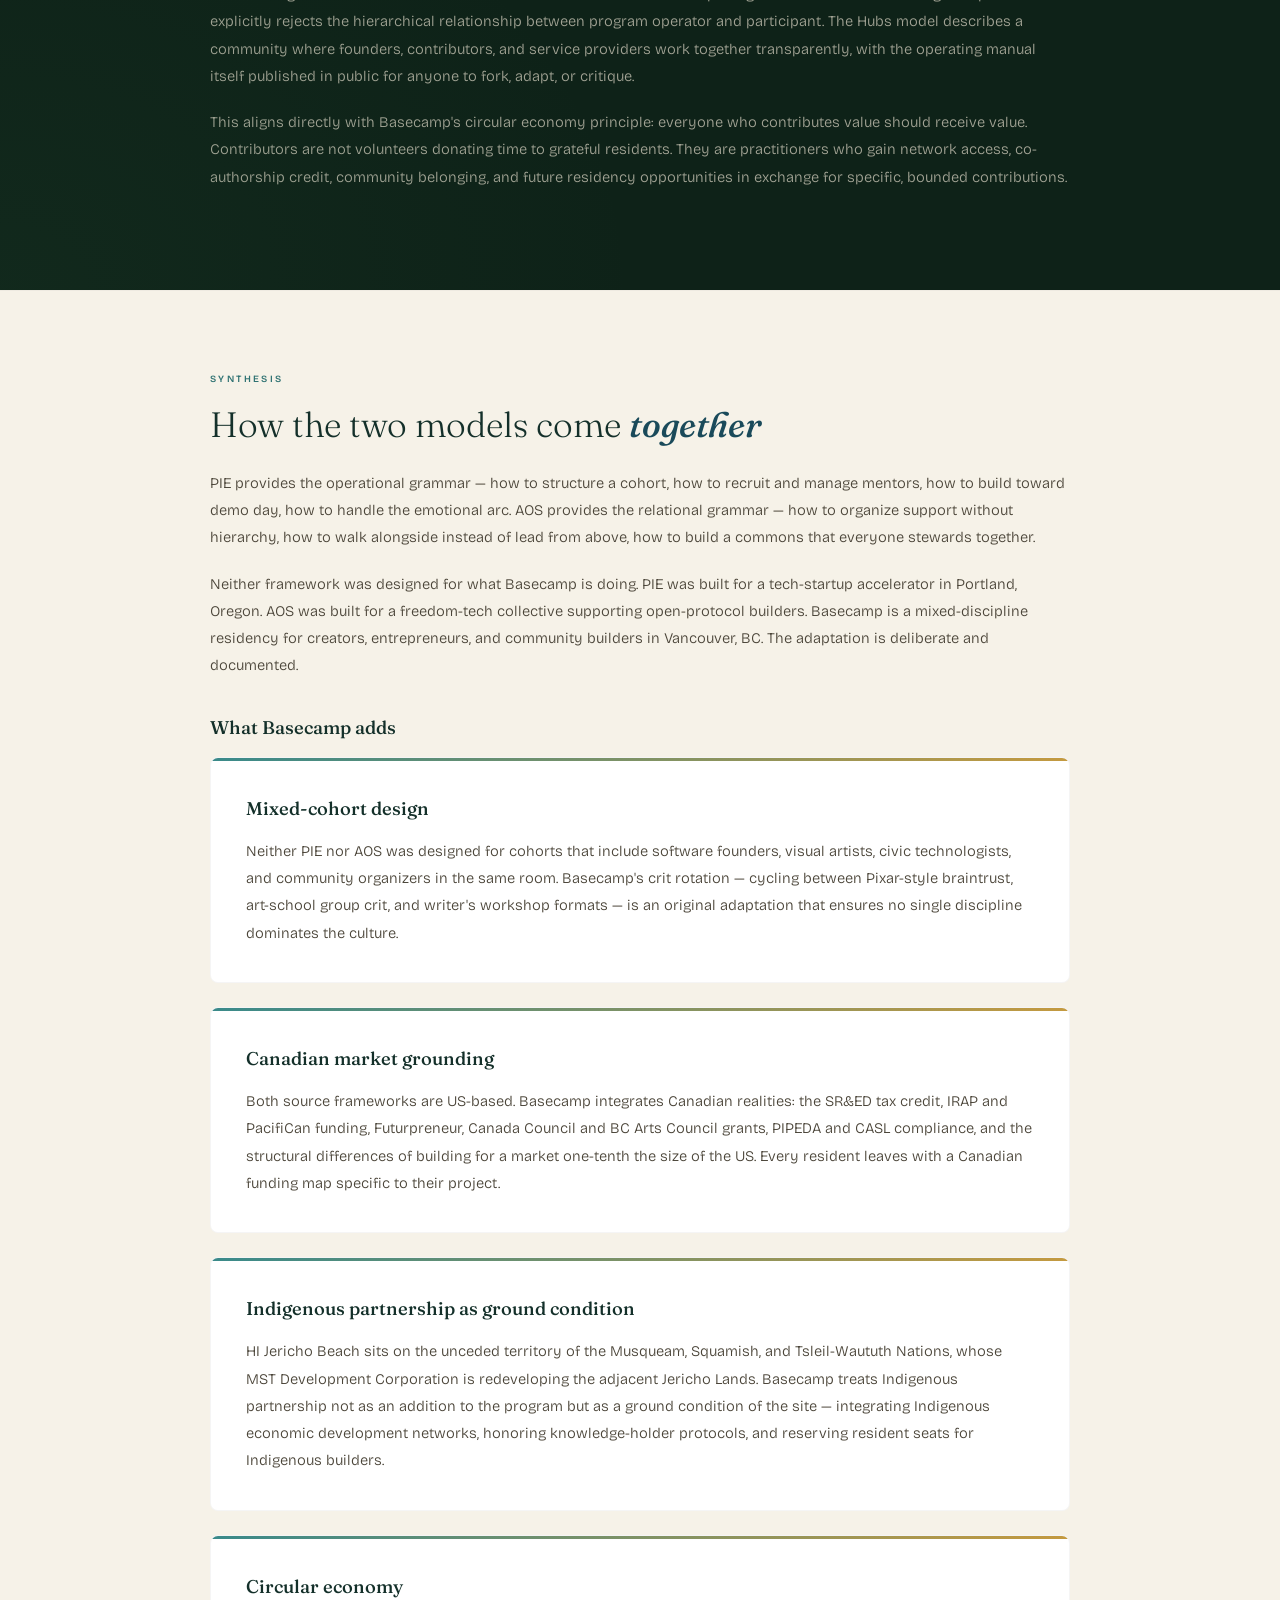
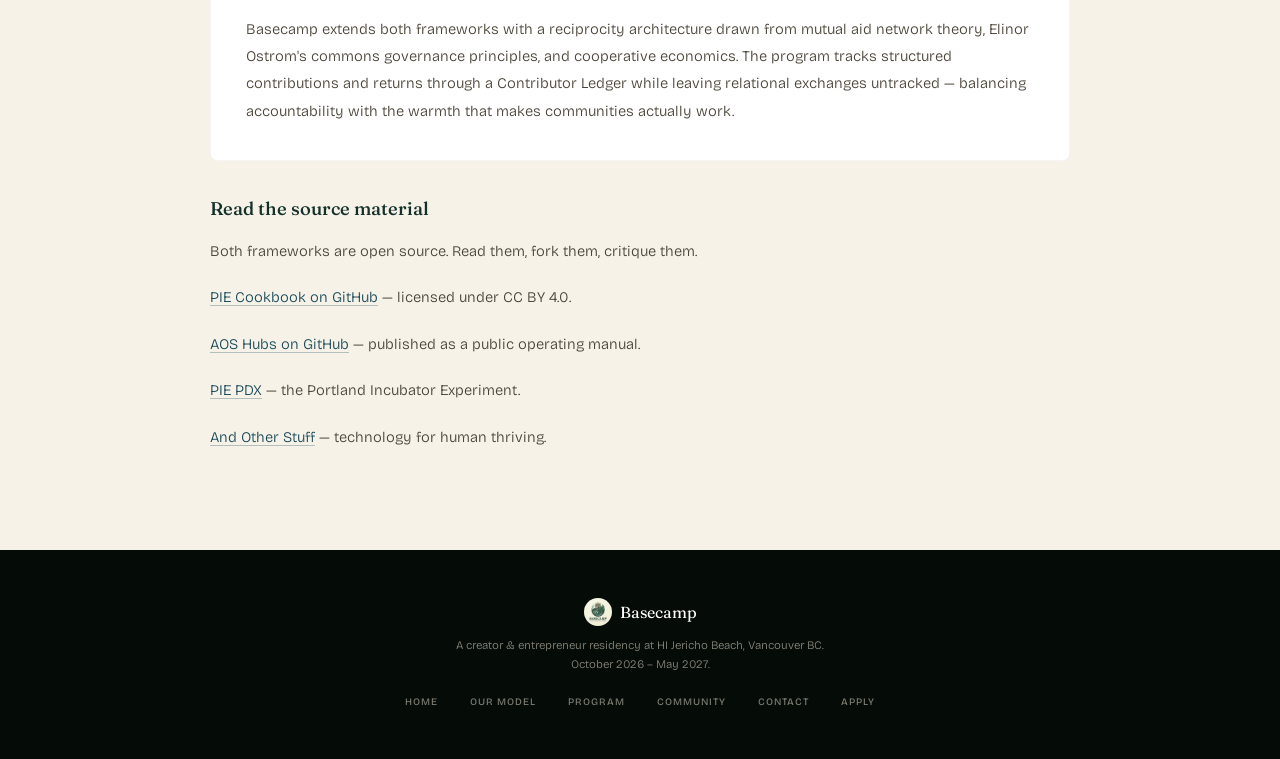
==== commit c6b3ca9d: "Add meta description, canonical, and OG tags; -webkit-backdrop-filter; en dash (P2-4, P2-5, P2-8) Ca" ====
--- a/model.html
+++ b/model.html
@@ -4,6 +4,12 @@
 <meta charset="UTF-8">
 <meta name="viewport" content="width=device-width, initial-scale=1.0">
 <title>Our Model — Basecamp YVR</title>
+<meta name="description" content="Basecamp's program structure builds on two open-source frameworks: the PIE Cookbook accelerator methodology and the AOS Hubs model — adapted for a mixed-discipline residency in Vancouver.">
+<link rel="canonical" href="https://basecampyvr.ca/model">
+<meta property="og:type" content="website">
+<meta property="og:url" content="https://basecampyvr.ca/model">
+<meta property="og:title" content="Our Model — Basecamp YVR">
+<meta property="og:description" content="Open source frameworks for building together: PIE Cookbook + AOS Hubs, adapted for Vancouver.">
 <link rel="icon" type="image/png" href="[data-uri]">
 <link rel="preconnect" href="https://fonts.googleapis.com">
 <link rel="preconnect" href="https://fonts.gstatic.com" crossorigin>
@@ -21,7 +27,7 @@
 ::selection{background:var(--teal);color:#fff;}
 img{max-width:100%;display:block;}
 
-nav{position:fixed;top:0;left:0;right:0;z-index:500;padding:1rem 2.5rem;display:flex;justify-content:space-between;align-items:center;background:rgba(250,246,236,.92);backdrop-filter:blur(28px) saturate(1.3);box-shadow:0 1px 0 rgba(0,0,0,.05);}
+nav{position:fixed;top:0;left:0;right:0;z-index:500;padding:1rem 2.5rem;display:flex;justify-content:space-between;align-items:center;background:rgba(250,246,236,.92);-webkit-backdrop-filter:blur(28px) saturate(1.3);backdrop-filter:blur(28px) saturate(1.3);box-shadow:0 1px 0 rgba(0,0,0,.05);}
 .nlogo{display:flex;align-items:center;gap:.5rem;text-decoration:none;}
 .nlogo img{height:36px;width:36px;border-radius:50%;object-fit:cover;}
 .nlogo span{font-family:'Fraunces',serif;font-size:1.05rem;font-weight:500;color:var(--forest);}
@@ -260,7 +266,7 @@
 
 <footer>
   <div class="flogo"><img src="[data-uri]" alt=""><span>Basecamp</span></div>
-  <p>A creator & entrepreneur residency at HI Jericho Beach, Vancouver BC.<br>October 2026 - May 2027.</p>
+  <p>A creator & entrepreneur residency at HI Jericho Beach, Vancouver BC.<br>October 2026 – May 2027.</p>
   <div class="fnav">
     <a href="index.html">Home</a>
     <a href="model.html">Our Model</a>
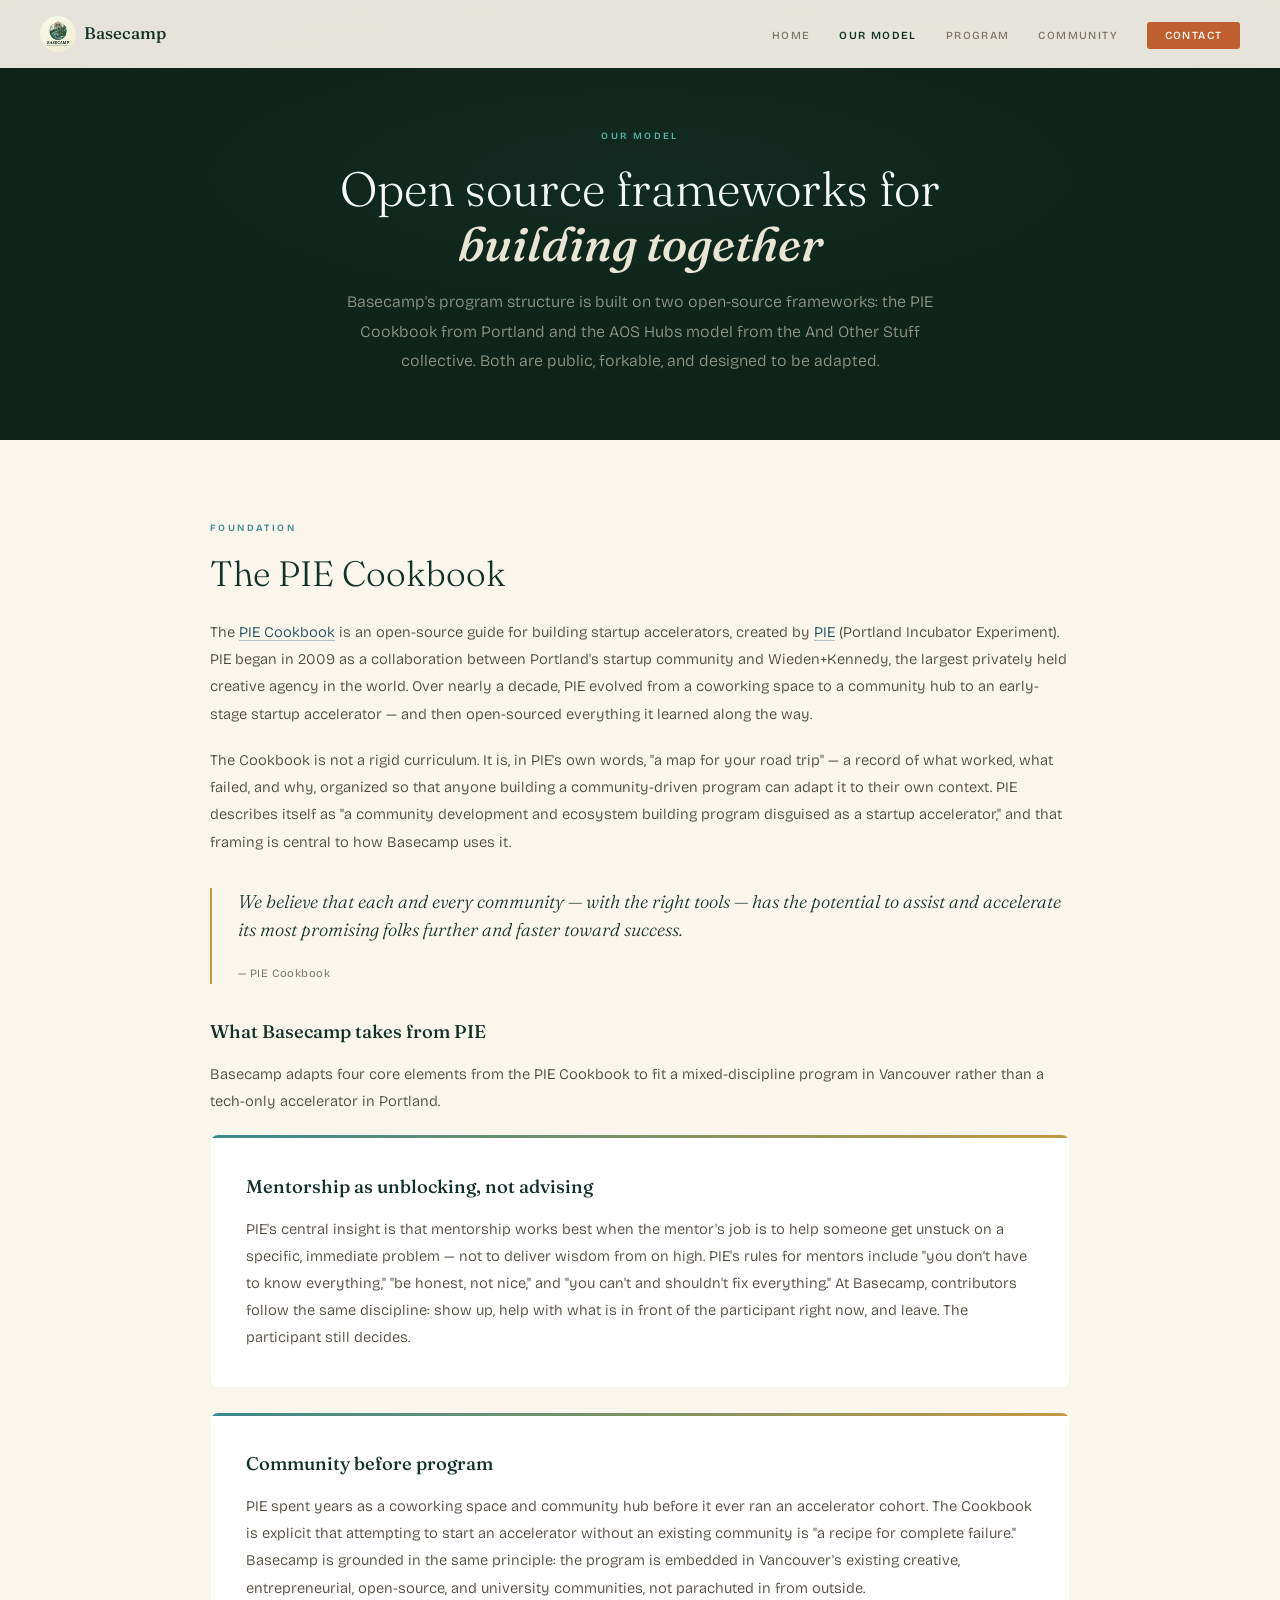
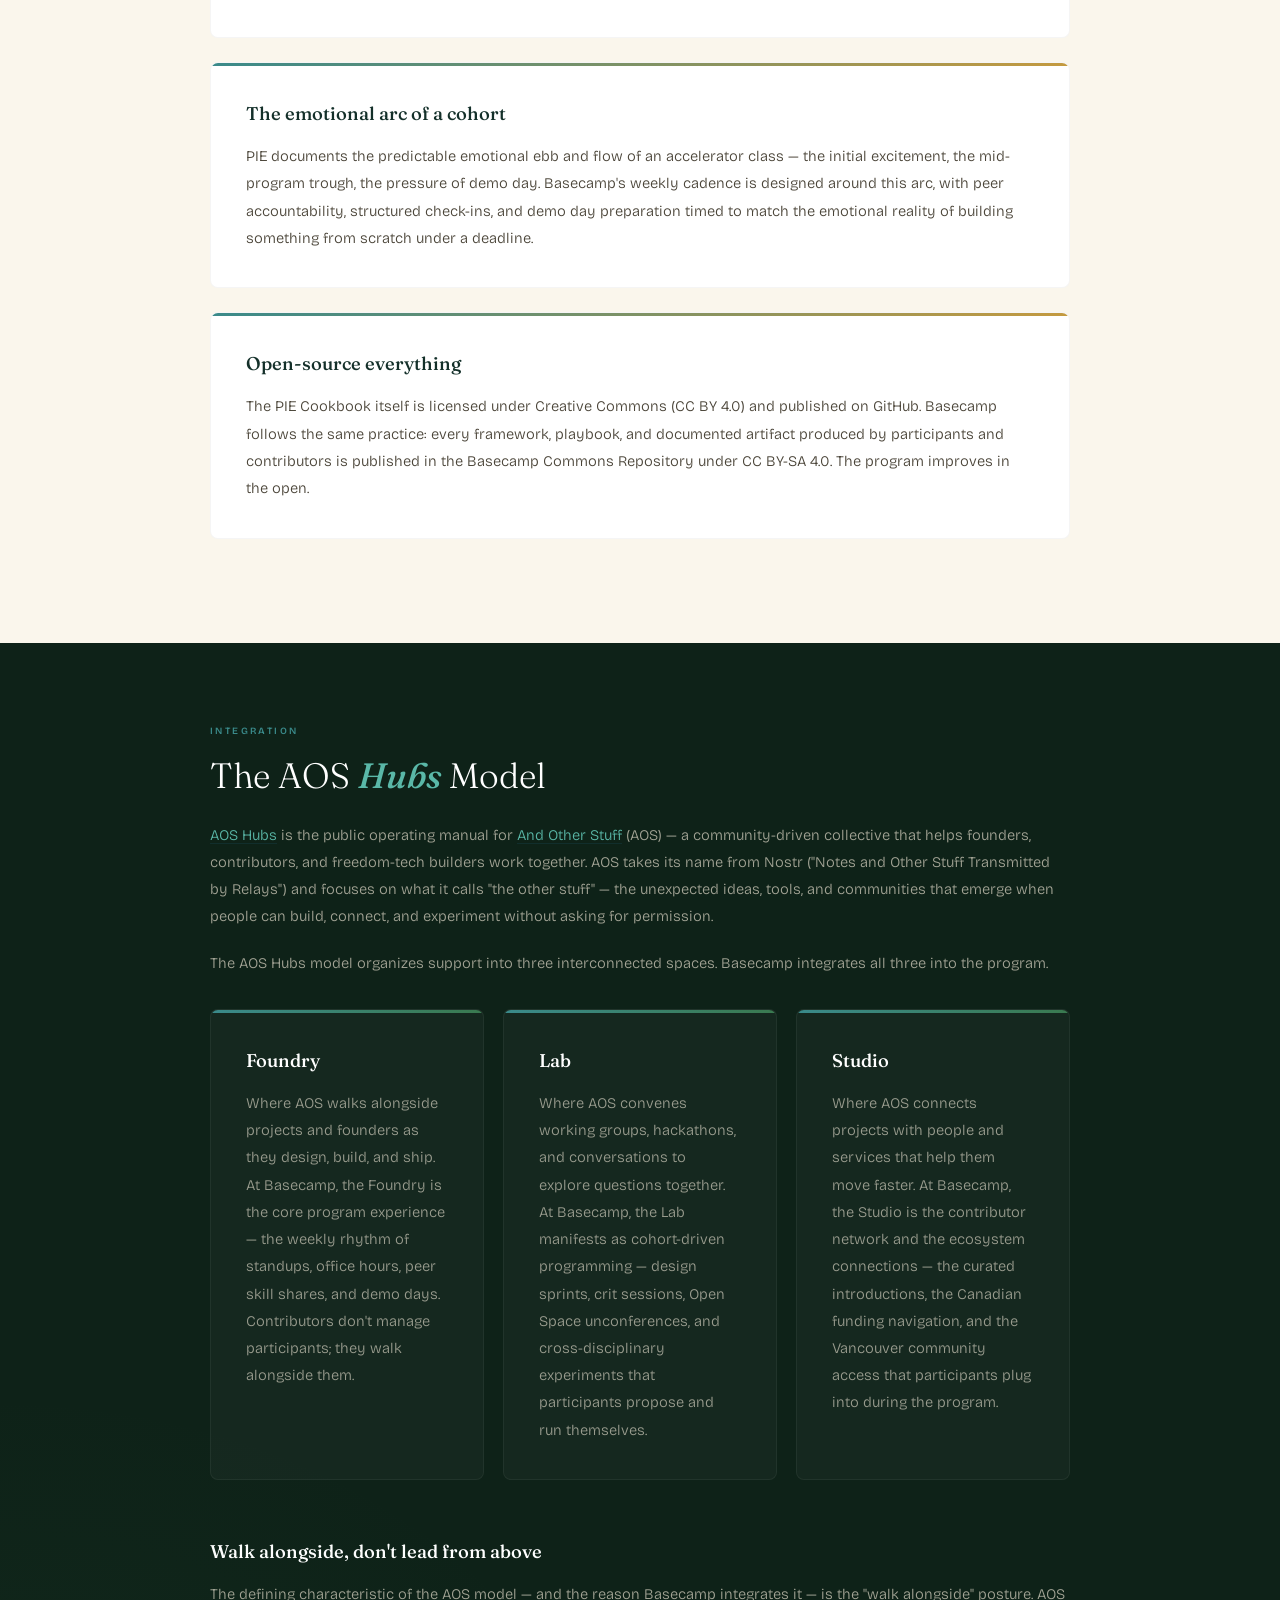
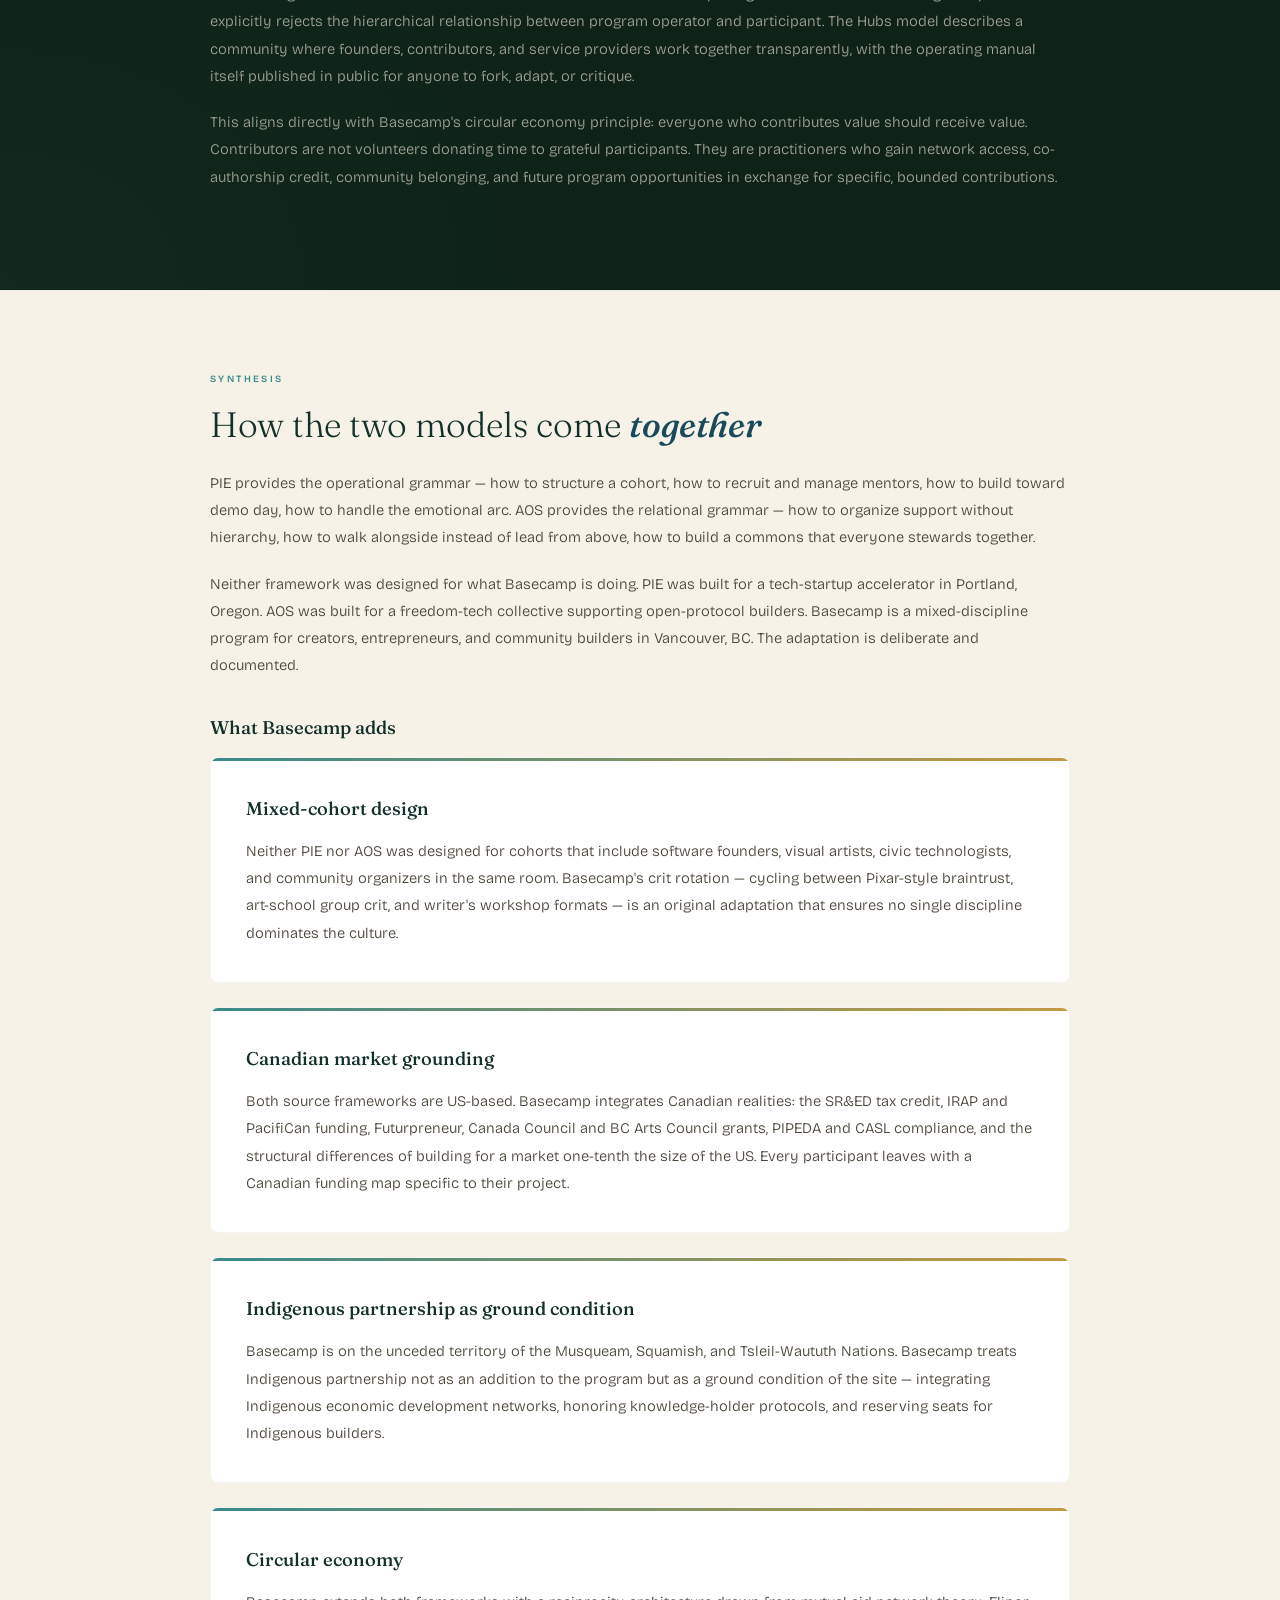
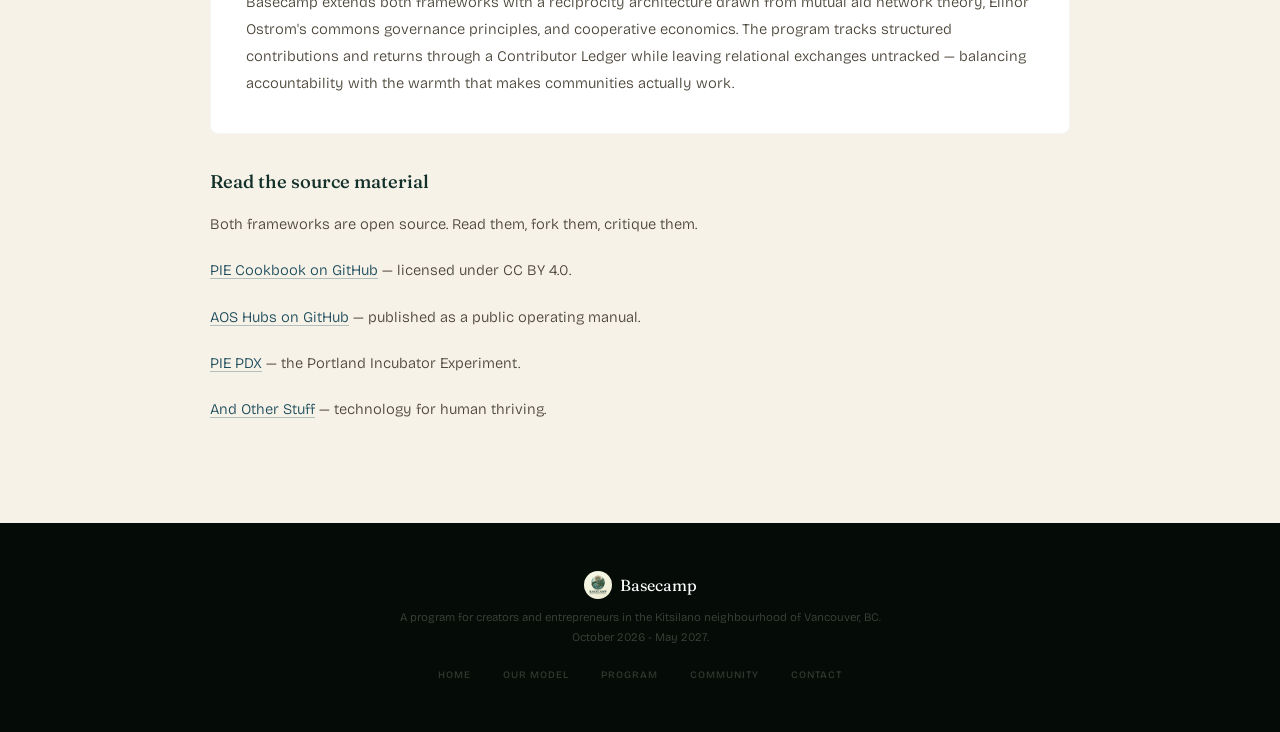
==== commit ed061d0d: "Update page content and navigation Co-Authored-By: Claude Sonnet 5.5 <noreply@anthropic.com> Claude-" ====
--- a/model.html
+++ b/model.html
@@ -4,13 +4,7 @@
 <meta charset="UTF-8">
 <meta name="viewport" content="width=device-width, initial-scale=1.0">
 <title>Our Model — Basecamp YVR</title>
-<meta name="description" content="Basecamp's program structure builds on two open-source frameworks: the PIE Cookbook accelerator methodology and the AOS Hubs model — adapted for a mixed-discipline residency in Vancouver.">
-<link rel="canonical" href="https://basecampyvr.ca/model">
-<meta property="og:type" content="website">
-<meta property="og:url" content="https://basecampyvr.ca/model">
-<meta property="og:title" content="Our Model — Basecamp YVR">
-<meta property="og:description" content="Open source frameworks for building together: PIE Cookbook + AOS Hubs, adapted for Vancouver.">
-<link rel="icon" type="image/png" href="[data-uri]">
+<link rel="icon" type="image/png" href="assets/images/logo.png">
 <link rel="preconnect" href="https://fonts.googleapis.com">
 <link rel="preconnect" href="https://fonts.gstatic.com" crossorigin>
 <link href="https://fonts.googleapis.com/css2?family=Fraunces:ital,opsz,wght@0,9..144,300;0,9..144,400;0,9..144,500;0,9..144,600;1,9..144,300;1,9..144,400;1,9..144,500&family=Bricolage+Grotesque:opsz,wght@12..96,300;12..96,400;12..96,500;12..96,600&display=swap" rel="stylesheet">
@@ -18,8 +12,8 @@
 :root{
   --void:#050c08;--deep:#0e2218;--forest:#14302a;--canopy:#1e4a38;
   --fern:#3a7a50;--ocean:#1a4a5a;--teal:#3a8a8a;--teal-bright:#5ab8a8;
-  --gold:#c49a40;--ember:#b4581e;--parchment:#f2ead8;--cream:#faf6ec;
-  --linen:#f6f2e8;--text:#1a1810;--text-mid:#4a4438;--text-soft:#726c60;--teal-ink:#2f7272;
+  --gold:#c49a40;--ember:#c06030;--parchment:#f2ead8;--cream:#faf6ec;
+  --linen:#f6f2e8;--text:#1a1810;--text-mid:#4a4438;--text-soft:#7a7468;
 }
 *{margin:0;padding:0;box-sizing:border-box;}
 html{scroll-behavior:smooth;}
@@ -27,7 +21,7 @@
 ::selection{background:var(--teal);color:#fff;}
 img{max-width:100%;display:block;}
 
-nav{position:fixed;top:0;left:0;right:0;z-index:500;padding:1rem 2.5rem;display:flex;justify-content:space-between;align-items:center;background:rgba(250,246,236,.92);-webkit-backdrop-filter:blur(28px) saturate(1.3);backdrop-filter:blur(28px) saturate(1.3);box-shadow:0 1px 0 rgba(0,0,0,.05);}
+nav{position:fixed;top:0;left:0;right:0;z-index:500;padding:1rem 2.5rem;display:flex;justify-content:space-between;align-items:center;background:rgba(250,246,236,.92);backdrop-filter:blur(28px) saturate(1.3);box-shadow:0 1px 0 rgba(0,0,0,.05);}
 .nlogo{display:flex;align-items:center;gap:.5rem;text-decoration:none;}
 .nlogo img{height:36px;width:36px;border-radius:50%;object-fit:cover;}
 .nlogo span{font-family:'Fraunces',serif;font-size:1.05rem;font-weight:500;color:var(--forest);}
@@ -48,7 +42,7 @@
 
 section{padding:5rem 2.5rem;position:relative;}
 .inner{max-width:860px;margin:0 auto;}
-.ey{font-size:.6rem;font-weight:600;letter-spacing:.25em;text-transform:uppercase;color:var(--teal-ink);margin-bottom:1rem;}
+.ey{font-size:.6rem;font-weight:600;letter-spacing:.25em;text-transform:uppercase;color:var(--teal);margin-bottom:1rem;}
 h2{font-family:'Fraunces',serif;font-size:clamp(1.6rem,3vw,2.2rem);font-weight:300;color:var(--forest);line-height:1.2;margin-bottom:1.5rem;}
 h2 em{font-weight:500;font-style:italic;color:var(--ocean);}
 h3{font-family:'Fraunces',serif;font-size:1.15rem;font-weight:500;color:var(--forest);margin-bottom:.8rem;margin-top:2rem;}
@@ -62,7 +56,6 @@
 .card p:last-child{margin-bottom:0;}
 
 .dark{background:var(--deep);color:var(--parchment);}
-.dark .ey{color:var(--teal-bright);}
 .dark::before{content:'';position:absolute;inset:0;background:radial-gradient(ellipse 50% 40% at 0% 100%,rgba(58,122,80,.08),transparent);pointer-events:none;}
 .dark h2{color:#fff;}
 .dark h2 em{color:var(--teal-bright);}
@@ -89,10 +82,10 @@
 .flogo{display:flex;align-items:center;justify-content:center;gap:.5rem;margin-bottom:.6rem;}
 .flogo img{height:28px;width:28px;border-radius:50%;object-fit:cover;}
 .flogo span{font-family:'Fraunces',serif;font-size:1rem;font-weight:400;color:#fff;}
-footer p{font-size:.72rem;color:rgba(242,234,216,.55);line-height:1.7;font-weight:300;}
-footer a{color:rgba(242,234,216,.6);}
+footer p{font-size:.72rem;color:rgba(242,234,216,.25);line-height:1.7;font-weight:300;}
+footer a{color:rgba(242,234,216,.35);}
 .fnav{display:flex;justify-content:center;gap:2rem;margin-top:1.2rem;flex-wrap:wrap;}
-.fnav a{font-size:.62rem;text-decoration:none;font-weight:500;letter-spacing:.1em;text-transform:uppercase;color:rgba(242,234,216,.5);transition:color .3s;}
+.fnav a{font-size:.62rem;text-decoration:none;font-weight:500;letter-spacing:.1em;text-transform:uppercase;color:rgba(242,234,216,.2);transition:color .3s;}
 .fnav a:hover{color:var(--parchment);}
 
 .mm{display:none;position:fixed;inset:0;background:rgba(5,12,8,.97);z-index:9000;flex-direction:column;align-items:center;justify-content:center;gap:1.8rem;}
@@ -108,37 +101,31 @@
   .hub-grid{grid-template-columns:1fr;}
   .hero-sm{padding:6rem 1.25rem 3rem;}
 }
-@media (prefers-reduced-motion:reduce){
-  html{scroll-behavior:auto;}
-  *,*::before,*::after{animation-duration:.01ms!important;animation-delay:0ms!important;animation-iteration-count:1!important;transition-duration:.01ms!important;}
-}
 </style>
 </head>
 <body>
 
 <nav>
-  <a class="nlogo" href="index.html"><img src="[data-uri]" alt="Basecamp"><span>Basecamp</span></a>
+  <a class="nlogo" href="index.html"><img src="[data-uri]" alt="Basecamp"><span>Basecamp</span></a>
   <ul class="nlinks">
     <li><a href="index.html">Home</a></li>
     <li><a href="model.html" class="active">Our Model</a></li>
     <li><a href="index.html#program">Program</a></li>
     <li><a href="index.html#community">Community</a></li>
-    <li><a href="index.html#contact">Contact</a></li>
-    <li><a href="index.html#apply" class="ncta">Apply</a></li>
+    <li><a href="index.html#contact" class="ncta">Contact</a></li>
   </ul>
-  <button class="burger" aria-label="Menu" aria-expanded="false" aria-controls="mmenu">
+  <button class="burger" onclick="document.querySelector('.mm').classList.add('open')" aria-label="Menu">
     <svg viewBox="0 0 24 24" fill="none" stroke-linecap="round"><line x1="3" y1="6" x2="21" y2="6"/><line x1="3" y1="12" x2="21" y2="12"/><line x1="3" y1="18" x2="21" y2="18"/></svg>
   </button>
 </nav>
 
-<div class="mm" id="mmenu">
-  <button class="mmx">&times;</button>
-  <a href="index.html">Home</a>
-  <a href="model.html">Our Model</a>
-  <a href="index.html#program">Program</a>
-  <a href="index.html#community">Community</a>
-  <a href="index.html#contact">Contact</a>
-  <a href="index.html#apply">Apply</a>
+<div class="mm">
+  <button class="mmx" onclick="this.parentElement.classList.remove('open')">&times;</button>
+  <a href="index.html" onclick="this.parentElement.classList.remove('open')">Home</a>
+  <a href="model.html" onclick="this.parentElement.classList.remove('open')">Our Model</a>
+  <a href="index.html#program" onclick="this.parentElement.classList.remove('open')">Program</a>
+  <a href="index.html#community" onclick="this.parentElement.classList.remove('open')">Community</a>
+  <a href="index.html#contact" onclick="this.parentElement.classList.remove('open')">Contact</a>
 </div>
 
 <div class="hero-sm">
@@ -153,7 +140,7 @@
     <div class="ey">Foundation</div>
     <h2>The PIE Cookbook</h2>
 
-    <p>The <a href="https://github.com/piepdx/pie-cookbook" target="_blank" rel="noopener">PIE Cookbook</a> is an open-source guide for building startup accelerators, created by <a href="http://piepdx.com/" target="_blank" rel="noopener">PIE</a> (Portland Incubator Experiment). PIE began in 2009 as a collaboration between Portland's startup community and Wieden+Kennedy, the largest privately held creative agency in the world. Over nearly a decade, PIE evolved from a coworking space to a community hub to an early-stage startup accelerator — and then open-sourced everything it learned along the way.</p>
+    <p>The <a href="https://github.com/piepdx/pie-cookbook" target="_blank">PIE Cookbook</a> is an open-source guide for building startup accelerators, created by <a href="http://piepdx.com/" target="_blank">PIE</a> (Portland Incubator Experiment). PIE began in 2009 as a collaboration between Portland's startup community and Wieden+Kennedy, the largest privately held creative agency in the world. Over nearly a decade, PIE evolved from a coworking space to a community hub to an early-stage startup accelerator — and then open-sourced everything it learned along the way.</p>
 
     <p>The Cookbook is not a rigid curriculum. It is, in PIE's own words, "a map for your road trip" — a record of what worked, what failed, and why, organized so that anyone building a community-driven program can adapt it to their own context. PIE describes itself as "a community development and ecosystem building program disguised as a startup accelerator," and that framing is central to how Basecamp uses it.</p>
 
@@ -164,11 +151,11 @@
 
     <h3>What Basecamp takes from PIE</h3>
 
-    <p>Basecamp adapts four core elements from the PIE Cookbook to fit a mixed-discipline residency in Vancouver rather than a tech-only accelerator in Portland.</p>
+    <p>Basecamp adapts four core elements from the PIE Cookbook to fit a mixed-discipline program in Vancouver rather than a tech-only accelerator in Portland.</p>
 
     <div class="card">
       <h3>Mentorship as unblocking, not advising</h3>
-      <p>PIE's central insight is that mentorship works best when the mentor's job is to help someone get unstuck on a specific, immediate problem — not to deliver wisdom from on high. PIE's rules for mentors include "you don't have to know everything," "be honest, not nice," and "you can't and shouldn't fix everything." At Basecamp, contributors follow the same discipline: show up, help with what is in front of the resident right now, and leave. The resident still decides.</p>
+      <p>PIE's central insight is that mentorship works best when the mentor's job is to help someone get unstuck on a specific, immediate problem — not to deliver wisdom from on high. PIE's rules for mentors include "you don't have to know everything," "be honest, not nice," and "you can't and shouldn't fix everything." At Basecamp, contributors follow the same discipline: show up, help with what is in front of the participant right now, and leave. The participant still decides.</p>
     </div>
 
     <div class="card">
@@ -183,7 +170,7 @@
 
     <div class="card">
       <h3>Open-source everything</h3>
-      <p>The PIE Cookbook itself is licensed under Creative Commons (CC BY 4.0) and published on GitHub. Basecamp follows the same practice: every framework, playbook, and documented artifact produced by residents and contributors is published in the Basecamp Commons Repository under CC BY-SA 4.0. The program improves in the open.</p>
+      <p>The PIE Cookbook itself is licensed under Creative Commons (CC BY 4.0) and published on GitHub. Basecamp follows the same practice: every framework, playbook, and documented artifact produced by participants and contributors is published in the Basecamp Commons Repository under CC BY-SA 4.0. The program improves in the open.</p>
     </div>
   </div>
 </section>
@@ -194,22 +181,22 @@
     <div class="ey">Integration</div>
     <h2>The AOS <em>Hubs</em> Model</h2>
 
-    <p><a href="https://github.com/andotherstuff/aos-hubs" target="_blank" rel="noopener">AOS Hubs</a> is the public operating manual for <a href="https://andotherstuff.org" target="_blank" rel="noopener">And Other Stuff</a> (AOS) — a community-driven collective that helps founders, contributors, and freedom-tech builders work together. AOS takes its name from Nostr ("Notes and Other Stuff Transmitted by Relays") and focuses on what it calls "the other stuff" — the unexpected ideas, tools, and communities that emerge when people can build, connect, and experiment without asking for permission.</p>
-
-    <p>The AOS Hubs model organizes support into three interconnected spaces. Basecamp integrates all three into the residency experience.</p>
+    <p><a href="https://github.com/andotherstuff/aos-hubs" target="_blank">AOS Hubs</a> is the public operating manual for <a href="https://andotherstuff.org" target="_blank">And Other Stuff</a> (AOS) — a community-driven collective that helps founders, contributors, and freedom-tech builders work together. AOS takes its name from Nostr ("Notes and Other Stuff Transmitted by Relays") and focuses on what it calls "the other stuff" — the unexpected ideas, tools, and communities that emerge when people can build, connect, and experiment without asking for permission.</p>
+
+    <p>The AOS Hubs model organizes support into three interconnected spaces. Basecamp integrates all three into the program.</p>
 
     <div class="hub-grid">
       <div class="card">
         <h3>Foundry</h3>
-        <p>Where AOS walks alongside projects and founders as they design, build, and ship. At Basecamp, the Foundry is the core residency experience — the weekly rhythm of standups, office hours, peer skill shares, and demo days. Contributors don't manage residents; they walk alongside them.</p>
+        <p>Where AOS walks alongside projects and founders as they design, build, and ship. At Basecamp, the Foundry is the core program experience — the weekly rhythm of standups, office hours, peer skill shares, and demo days. Contributors don't manage participants; they walk alongside them.</p>
       </div>
       <div class="card">
         <h3>Lab</h3>
-        <p>Where AOS convenes working groups, hackathons, and conversations to explore questions together. At Basecamp, the Lab manifests as cohort-driven programming — design sprints, crit sessions, Open Space unconferences, and cross-disciplinary experiments that residents propose and run themselves.</p>
+        <p>Where AOS convenes working groups, hackathons, and conversations to explore questions together. At Basecamp, the Lab manifests as cohort-driven programming — design sprints, crit sessions, Open Space unconferences, and cross-disciplinary experiments that participants propose and run themselves.</p>
       </div>
       <div class="card">
         <h3>Studio</h3>
-        <p>Where AOS connects projects with people and services that help them move faster. At Basecamp, the Studio is the contributor network and the ecosystem connections — the curated introductions, the Canadian funding navigation, and the Vancouver community access that residents plug into during their stay.</p>
+        <p>Where AOS connects projects with people and services that help them move faster. At Basecamp, the Studio is the contributor network and the ecosystem connections — the curated introductions, the Canadian funding navigation, and the Vancouver community access that participants plug into during the program.</p>
       </div>
     </div>
 
@@ -217,7 +204,7 @@
 
     <p>The defining characteristic of the AOS model — and the reason Basecamp integrates it — is the "walk alongside" posture. AOS explicitly rejects the hierarchical relationship between program operator and participant. The Hubs model describes a community where founders, contributors, and service providers work together transparently, with the operating manual itself published in public for anyone to fork, adapt, or critique.</p>
 
-    <p>This aligns directly with Basecamp's circular economy principle: everyone who contributes value should receive value. Contributors are not volunteers donating time to grateful residents. They are practitioners who gain network access, co-authorship credit, community belonging, and future residency opportunities in exchange for specific, bounded contributions.</p>
+    <p>This aligns directly with Basecamp's circular economy principle: everyone who contributes value should receive value. Contributors are not volunteers donating time to grateful participants. They are practitioners who gain network access, co-authorship credit, community belonging, and future program opportunities in exchange for specific, bounded contributions.</p>
   </div>
 </section>
 
@@ -229,7 +216,7 @@
 
     <p>PIE provides the operational grammar — how to structure a cohort, how to recruit and manage mentors, how to build toward demo day, how to handle the emotional arc. AOS provides the relational grammar — how to organize support without hierarchy, how to walk alongside instead of lead from above, how to build a commons that everyone stewards together.</p>
 
-    <p>Neither framework was designed for what Basecamp is doing. PIE was built for a tech-startup accelerator in Portland, Oregon. AOS was built for a freedom-tech collective supporting open-protocol builders. Basecamp is a mixed-discipline residency for creators, entrepreneurs, and community builders in Vancouver, BC. The adaptation is deliberate and documented.</p>
+    <p>Neither framework was designed for what Basecamp is doing. PIE was built for a tech-startup accelerator in Portland, Oregon. AOS was built for a freedom-tech collective supporting open-protocol builders. Basecamp is a mixed-discipline program for creators, entrepreneurs, and community builders in Vancouver, BC. The adaptation is deliberate and documented.</p>
 
     <h3>What Basecamp adds</h3>
 
@@ -240,12 +227,12 @@
 
     <div class="card">
       <h3>Canadian market grounding</h3>
-      <p>Both source frameworks are US-based. Basecamp integrates Canadian realities: the SR&amp;ED tax credit, IRAP and PacifiCan funding, Futurpreneur, Canada Council and BC Arts Council grants, PIPEDA and CASL compliance, and the structural differences of building for a market one-tenth the size of the US. Every resident leaves with a Canadian funding map specific to their project.</p>
+      <p>Both source frameworks are US-based. Basecamp integrates Canadian realities: the SR&amp;ED tax credit, IRAP and PacifiCan funding, Futurpreneur, Canada Council and BC Arts Council grants, PIPEDA and CASL compliance, and the structural differences of building for a market one-tenth the size of the US. Every participant leaves with a Canadian funding map specific to their project.</p>
     </div>
 
     <div class="card">
       <h3>Indigenous partnership as ground condition</h3>
-      <p>HI Jericho Beach sits on the unceded territory of the Musqueam, Squamish, and Tsleil-Waututh Nations, whose MST Development Corporation is redeveloping the adjacent Jericho Lands. Basecamp treats Indigenous partnership not as an addition to the program but as a ground condition of the site — integrating Indigenous economic development networks, honoring knowledge-holder protocols, and reserving resident seats for Indigenous builders.</p>
+      <p>Basecamp is on the unceded territory of the Musqueam, Squamish, and Tsleil-Waututh Nations. Basecamp treats Indigenous partnership not as an addition to the program but as a ground condition of the site — integrating Indigenous economic development networks, honoring knowledge-holder protocols, and reserving seats for Indigenous builders.</p>
     </div>
 
     <div class="card">
@@ -257,43 +244,24 @@
 
     <p>Both frameworks are open source. Read them, fork them, critique them.</p>
 
-    <p><a href="https://github.com/MartinMontero/pie-cookbook" target="_blank" rel="noopener">PIE Cookbook on GitHub</a> — licensed under CC BY 4.0.</p>
-    <p><a href="https://github.com/andotherstuff/aos-hubs" target="_blank" rel="noopener">AOS Hubs on GitHub</a> — published as a public operating manual.</p>
-    <p><a href="http://piepdx.com/" target="_blank" rel="noopener">PIE PDX</a> — the Portland Incubator Experiment.</p>
-    <p><a href="https://andotherstuff.org" target="_blank" rel="noopener">And Other Stuff</a> — technology for human thriving.</p>
+    <p><a href="https://github.com/MartinMontero/pie-cookbook" target="_blank">PIE Cookbook on GitHub</a> — licensed under CC BY 4.0.</p>
+    <p><a href="https://github.com/andotherstuff/aos-hubs" target="_blank">AOS Hubs on GitHub</a> — published as a public operating manual.</p>
+    <p><a href="http://piepdx.com/" target="_blank">PIE PDX</a> — the Portland Incubator Experiment.</p>
+    <p><a href="https://andotherstuff.org" target="_blank">And Other Stuff</a> — technology for human thriving.</p>
   </div>
 </section>
 
 <footer>
-  <div class="flogo"><img src="[data-uri]" alt=""><span>Basecamp</span></div>
-  <p>A creator & entrepreneur residency at HI Jericho Beach, Vancouver BC.<br>October 2026 – May 2027.</p>
+  <div class="flogo"><img src="[data-uri]